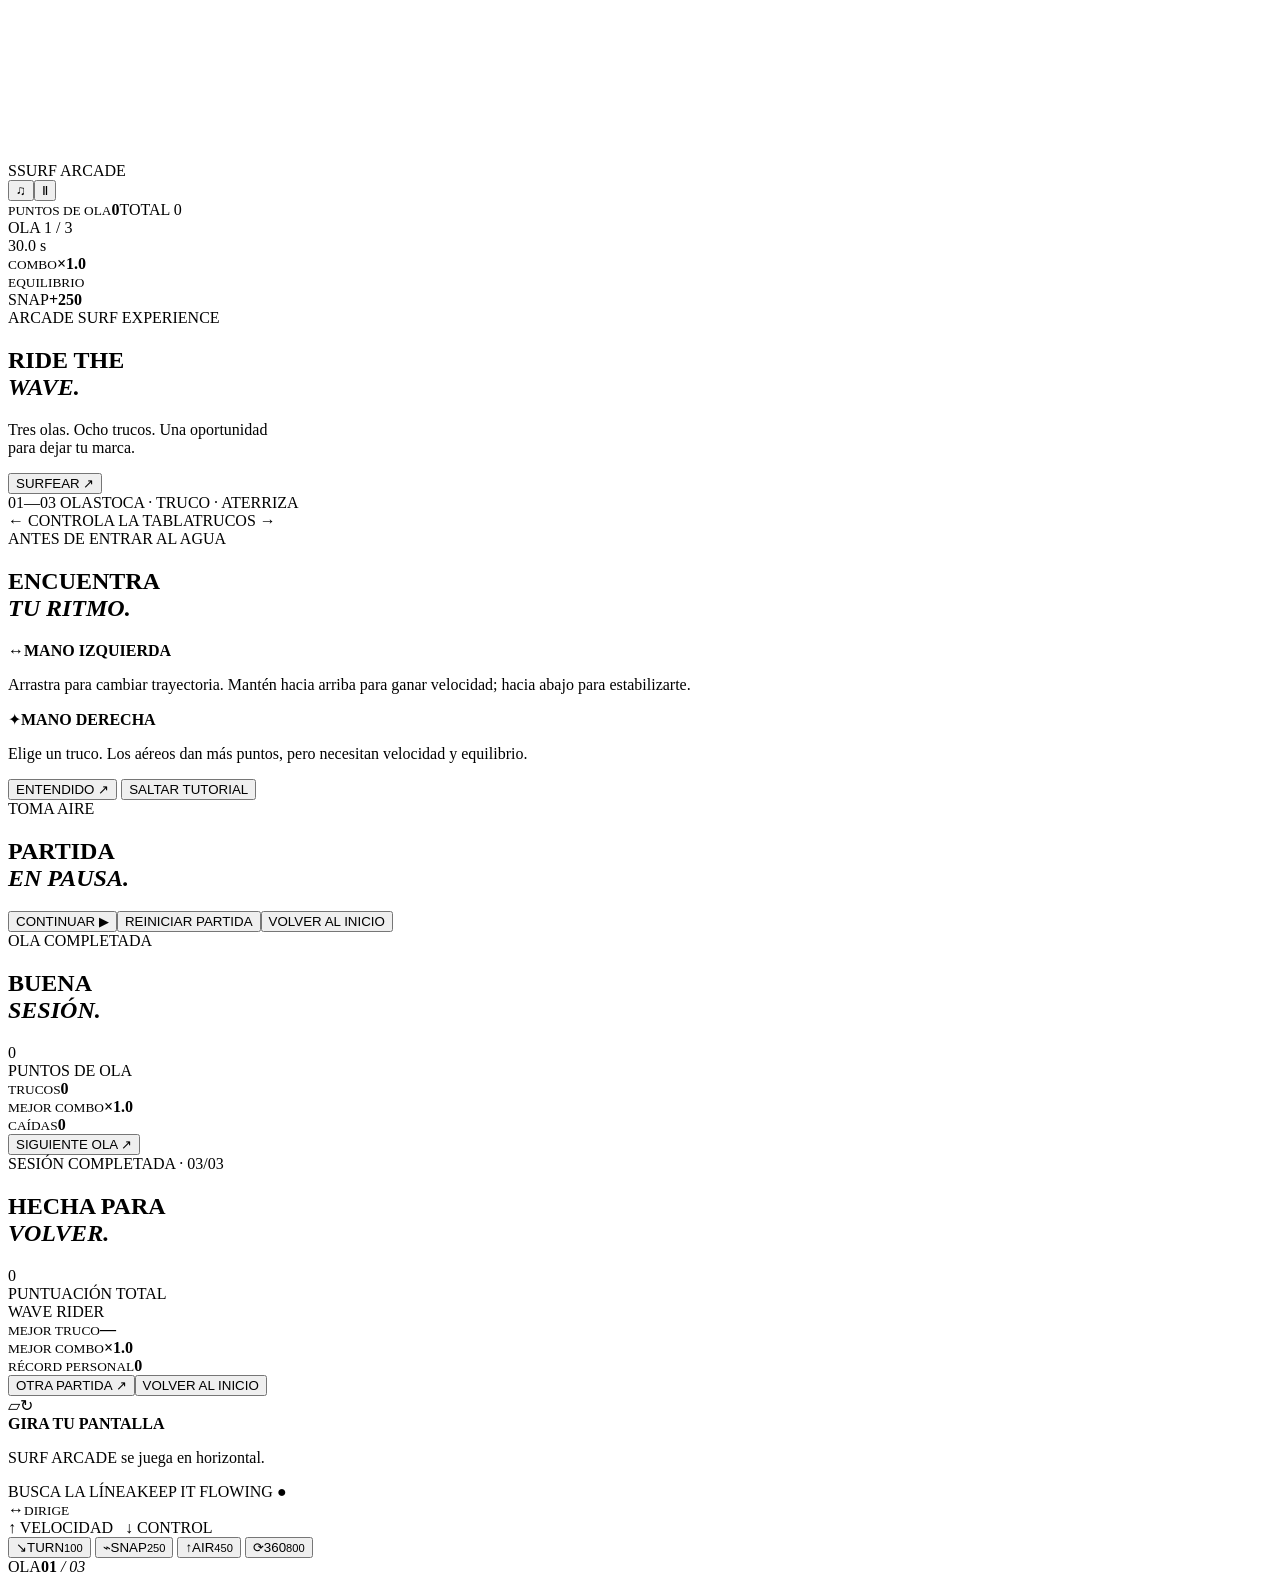
==== index.html @ 6c67f6ec "Build SURF ARCADE: add index.html" ====
<!doctype html>
<html lang="es">
<head>
  <meta charset="utf-8">
  <meta name="viewport" content="width=device-width, initial-scale=1, maximum-scale=1, viewport-fit=cover">
  <meta name="theme-color" content="#073B4C">
  <meta name="description" content="SURF ARCADE: tres olas, ocho trucos y una puntuación que superar.">
  <title>SURF ARCADE</title>
  <link rel="stylesheet" href="./styles.css">
</head>
<body>
  <main id="app">
    <canvas id="surf-canvas" aria-label="Escena del videojuego de surf"></canvas>
    <div class="grain" aria-hidden="true"></div>
    <header class="topbar">
      <div class="brand"><span class="brand-mark">S</span><span>SURF<span class="brand-light"> ARCADE</span></span></div>
      <div class="top-actions"><button id="sound-btn" class="icon-btn" aria-label="Activar o desactivar sonido" title="Sonido">♫</button><button id="pause-btn" class="icon-btn hidden" aria-label="Pausar partida" title="Pausa">Ⅱ</button></div>
    </header>
    <section id="hud" class="hud hidden" aria-live="polite">
      <div class="hud-score"><small>PUNTOS DE OLA</small><strong id="wave-score">0</strong><span id="total-score">TOTAL 0</span></div>
      <div class="hud-center"><span id="wave-label" class="wave-pill">OLA 1 / 3</span><div class="wave-track"><span id="wave-progress"></span></div><span id="timer-label">30.0 s</span></div>
      <div class="hud-combo"><small>COMBO</small><strong id="combo-label">×1.0</strong><div class="balance-track"><span id="balance-fill"></span></div><small>EQUILIBRIO</small></div>
    </section>
    <div id="trick-toast" class="trick-toast hidden"><span id="toast-name">SNAP</span><strong id="toast-points">+250</strong></div>
    <div id="callout" class="callout hidden"></div>
    <section id="start-screen" class="screen start-screen">
      <div class="eyebrow"><span class="pulse-dot"></span> ARCADE SURF EXPERIENCE</div>
      <h1>RIDE THE<br><em>WAVE.</em></h1>
      <p class="hero-copy">Tres olas. Ocho trucos. Una oportunidad<br class="desktop-break"> para dejar tu marca.</p>
      <button id="start-btn" class="primary-btn">SURFEAR <span>↗</span></button>
      <div class="start-meta"><span>01—03 OLAS</span><span>TOCA · TRUCO · ATERRIZA</span></div>
      <div class="mini-controls"><span>← CONTROLA LA TABLA</span><span>TRUCOS →</span></div>
    </section>
    <section id="tutorial-screen" class="screen tutorial-screen hidden">
      <div class="eyebrow">ANTES DE ENTRAR AL AGUA</div><h2>ENCUENTRA<br><em>TU RITMO.</em></h2>
      <div class="instruction-grid">
        <div><span class="instruction-icon">↔</span><b>MANO IZQUIERDA</b><p>Arrastra para cambiar trayectoria. Mantén hacia arriba para ganar velocidad; hacia abajo para estabilizarte.</p></div>
        <div><span class="instruction-icon">✦</span><b>MANO DERECHA</b><p>Elige un truco. Los aéreos dan más puntos, pero necesitan velocidad y equilibrio.</p></div>
      </div>
      <button id="tutorial-go" class="primary-btn">ENTENDIDO <span>↗</span></button>
      <button id="skip-tutorial" class="text-btn">SALTAR TUTORIAL</button>
    </section>
    <section id="pause-screen" class="screen compact-screen hidden"><div class="eyebrow">TOMA AIRE</div><h2>PARTIDA<br><em>EN PAUSA.</em></h2><button id="resume-btn" class="primary-btn">CONTINUAR <span>▶</span></button><button id="restart-btn" class="secondary-btn">REINICIAR PARTIDA</button><button id="home-btn" class="text-btn">VOLVER AL INICIO</button></section>
    <section id="wave-result" class="screen result-screen hidden"><div class="eyebrow" id="result-eyebrow">OLA COMPLETADA</div><h2 id="result-title">BUENA<br><em>SESIÓN.</em></h2><div class="result-number" id="result-score">0</div><div class="result-caption">PUNTOS DE OLA</div><div class="result-stats"><div><small>TRUCOS</small><b id="result-tricks">0</b></div><div><small>MEJOR COMBO</small><b id="result-combo">×1.0</b></div><div><small>CAÍDAS</small><b id="result-falls">0</b></div></div><button id="next-wave-btn" class="primary-btn">SIGUIENTE OLA <span>↗</span></button></section>
    <section id="final-screen" class="screen final-screen hidden"><div class="eyebrow">SESIÓN COMPLETADA · 03/03</div><h2>HECHA PARA<br><em>VOLVER.</em></h2><div id="final-score" class="result-number">0</div><div class="result-caption">PUNTUACIÓN TOTAL</div><div class="rank-pill" id="rank-label">WAVE RIDER</div><div class="final-stats"><div><small>MEJOR TRUCO</small><b id="final-best">—</b></div><div><small>MEJOR COMBO</small><b id="final-combo">×1.0</b></div><div><small>RÉCORD PERSONAL</small><b id="final-record">0</b></div></div><div class="wave-breakdown" id="wave-breakdown"></div><button id="play-again-btn" class="primary-btn">OTRA PARTIDA <span>↗</span></button><button id="final-home-btn" class="text-btn">VOLVER AL INICIO</button></section>
    <div id="orientation-screen" class="orientation-screen hidden"><div class="rotate-icon">▱<span>↻</span></div><b>GIRA TU PANTALLA</b><p>SURF ARCADE se juega en horizontal.</p></div>
    <footer id="game-footer" class="game-footer hidden"><span id="status-message">BUSCA LA LÍNEA</span><span>KEEP IT FLOWING <b>●</b></span></footer>
    <section id="controls" class="controls hidden" aria-label="Controles táctiles">
      <div class="steer-area" id="steer-area"><div class="steer-ring"><span>↔</span><small>DIRIGE</small></div><div class="steer-hint">↑ VELOCIDAD&nbsp;&nbsp; ↓ CONTROL</div></div>
      <div class="trick-controls">
        <button class="trick-btn" data-trick="bottomTurn"><span class="trick-symbol">↘</span><span class="trick-name">TURN</span><small>100</small></button>
        <button class="trick-btn" data-trick="snap"><span class="trick-symbol">⌁</span><span class="trick-name">SNAP</span><small>250</small></button>
        <button class="trick-btn air-btn" data-trick="air"><span class="trick-symbol">↑</span><span class="trick-name">AIR</span><small>450</small></button>
        <button class="trick-btn style-btn" data-trick="aerial360"><span class="trick-symbol">⟳</span><span class="trick-name">360</span><small>800</small></button>
      </div>
    </section>
    <div id="wave-banner" class="wave-banner hidden"><span>OLA</span><strong id="banner-number">01</strong><i> / 03</i></div>
  </main>
  <script src="./js/game.js" defer></script>
</body>
</html>
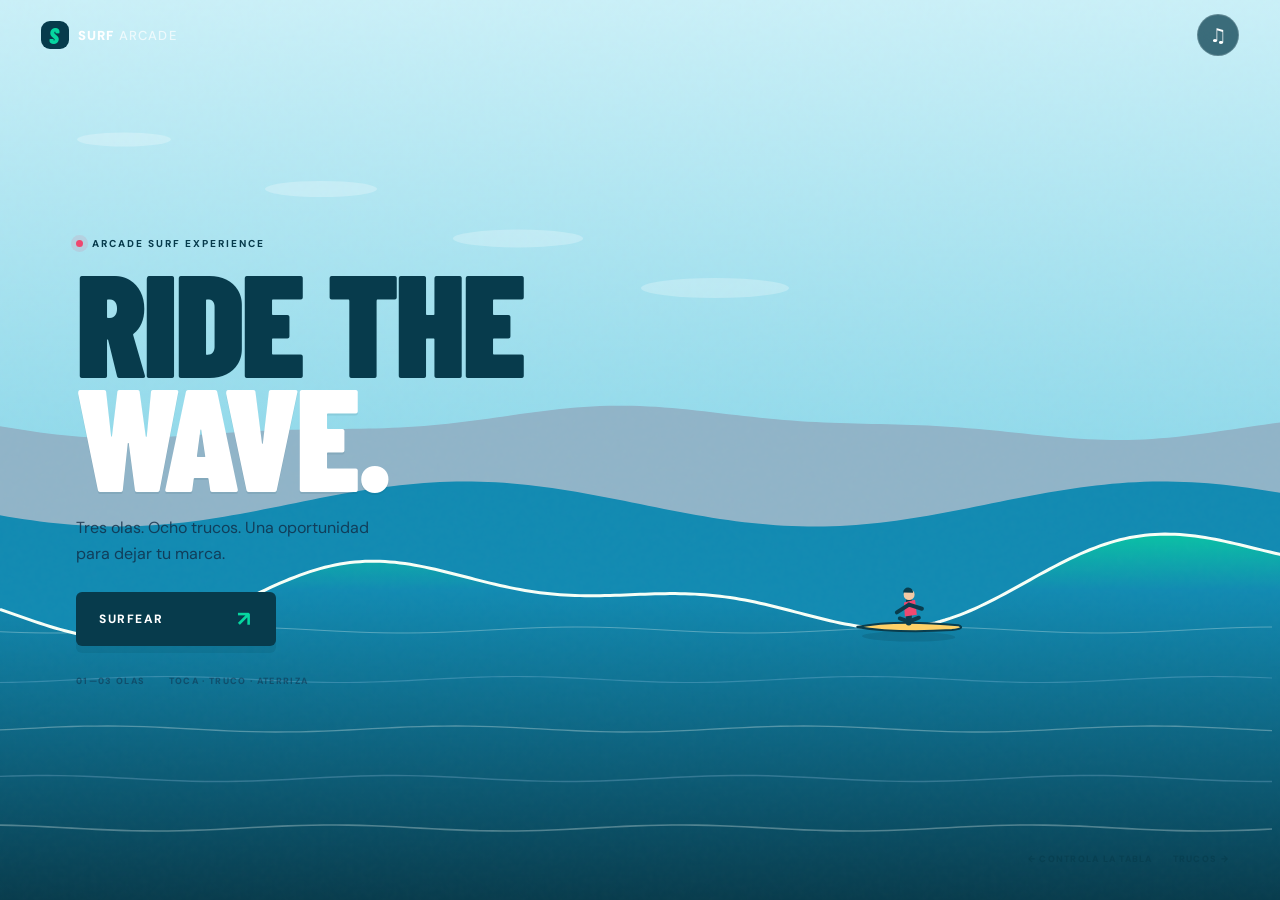
==== commit 4b38d246: "Expose all eight surf tricks on touch controls" ====
--- a/index.html
+++ b/index.html
@@ -49,8 +49,12 @@
       <div class="steer-area" id="steer-area"><div class="steer-ring"><span>↔</span><small>DIRIGE</small></div><div class="steer-hint">↑ VELOCIDAD&nbsp;&nbsp; ↓ CONTROL</div></div>
       <div class="trick-controls">
         <button class="trick-btn" data-trick="bottomTurn"><span class="trick-symbol">↘</span><span class="trick-name">TURN</span><small>100</small></button>
+        <button class="trick-btn" data-trick="cutback"><span class="trick-symbol">↶</span><span class="trick-name">CUTBACK</span><small>150</small></button>
         <button class="trick-btn" data-trick="snap"><span class="trick-symbol">⌁</span><span class="trick-name">SNAP</span><small>250</small></button>
+        <button class="trick-btn" data-trick="floater"><span class="trick-symbol">≈</span><span class="trick-name">FLOATER</span><small>300</small></button>
+        <button class="trick-btn" data-trick="reentry"><span class="trick-symbol">↗</span><span class="trick-name">RE-ENTRY</span><small>350</small></button>
         <button class="trick-btn air-btn" data-trick="air"><span class="trick-symbol">↑</span><span class="trick-name">AIR</span><small>450</small></button>
+        <button class="trick-btn air-btn" data-trick="airReverse"><span class="trick-symbol">⤴</span><span class="trick-name">AIR REV</span><small>600</small></button>
         <button class="trick-btn style-btn" data-trick="aerial360"><span class="trick-symbol">⟳</span><span class="trick-name">360</span><small>800</small></button>
       </div>
     </section>
--- a/styles.css
+++ b/styles.css
@@ -0,0 +1,4 @@
+@import url('https://fonts.googleapis.com/css2?family=Barlow+Condensed:wght@500;600;700;800;900&family=DM+Sans:wght@400;500;600;700;800&display=swap');
+:root{--deep:#073B4C;--water:#118AB2;--aqua:#06D6A0;--foam:#F7FFF7;--ice:#BDE0FE;--sky:#CAF0F8;--distance:#90B4C8;--ink:#102A43;--white:#fff;--muted:#D9E2EC;--sun:#FFD166;--coral:#EF476F;--success:#2EC4B6;--warn:#F4A261;--danger:#D62828;--safe-top:env(safe-area-inset-top,0px);--safe-bottom:env(safe-area-inset-bottom,0px)}
+*{box-sizing:border-box}html,body{margin:0;width:100%;height:100%;overflow:hidden;background:var(--deep);font-family:'DM Sans',system-ui,sans-serif;color:var(--white);overscroll-behavior:none}button{font:inherit;color:inherit;border:0;cursor:pointer;-webkit-tap-highlight-color:transparent;touch-action:manipulation}button:focus-visible{outline:3px solid var(--sun);outline-offset:3px}#app{position:relative;width:100%;height:100%;height:100dvh;overflow:hidden;isolation:isolate;background:linear-gradient(180deg,var(--sky),#89d4e8 40%,var(--water) 41%,var(--deep));user-select:none;-webkit-user-select:none}#surf-canvas{position:absolute;inset:0;width:100%;height:100%;display:block}.grain{pointer-events:none;position:absolute;inset:0;opacity:.08;background-image:url("data:image/svg+xml,%3Csvg viewBox='0 0 180 180' xmlns='http://www.w3.org/2000/svg'%3E%3Cfilter id='n'%3E%3CfeTurbulence type='fractalNoise' baseFrequency='.8' numOctaves='3' stitchTiles='stitch'/%3E%3C/filter%3E%3Crect width='100%25' height='100%25' filter='url(%23n)' opacity='.3'/%3E%3C/svg%3E");z-index:2}.topbar{position:absolute;z-index:5;top:calc(14px + var(--safe-top));left:clamp(16px,3.2vw,42px);right:clamp(16px,3.2vw,42px);display:flex;align-items:center;justify-content:space-between;pointer-events:none}.brand,.top-actions{pointer-events:auto}.brand{display:flex;gap:9px;align-items:center;font-weight:900;letter-spacing:.09em;font-size:13px}.brand-mark{display:grid;place-items:center;width:28px;height:28px;border-radius:9px;background:var(--deep);color:var(--aqua);font-family:'Barlow Condensed',sans-serif;font-size:22px;font-style:italic}.brand-light{font-weight:500;opacity:.7}.top-actions{display:flex;gap:8px}.icon-btn{width:42px;height:42px;border-radius:50%;background:#073b4cba;border:1px solid #ffffff30;font-size:19px;display:grid;place-items:center;backdrop-filter:blur(10px)}.icon-btn:active{transform:scale(.94)}.hidden{display:none!important}.screen{position:absolute;z-index:4;inset:0;display:flex;flex-direction:column;align-items:flex-start;justify-content:center;padding:clamp(24px,6vw,76px);padding-top:calc(58px + var(--safe-top));padding-bottom:calc(34px + var(--safe-bottom));pointer-events:auto}.start-screen{justify-content:center}.eyebrow{font-size:10px;letter-spacing:.2em;font-weight:800;color:var(--deep);display:flex;align-items:center;gap:9px;margin-bottom:13px}.pulse-dot{width:7px;height:7px;border-radius:50%;background:var(--coral);box-shadow:0 0 0 5px #ef476f20}h1,h2{font-family:'Barlow Condensed',Impact,sans-serif;font-weight:900;line-height:.79;letter-spacing:-.025em;margin:0;text-transform:uppercase;color:var(--deep)}h1{font-size:clamp(66px,12vw,145px);max-width:720px}h1 em,h2 em{font-style:normal;color:var(--white);text-shadow:0 2px 0 #073b4c18}.hero-copy{font-size:clamp(12px,1.5vw,16px);line-height:1.65;color:#102a43c9;margin:23px 0 25px;max-width:360px}.primary-btn{min-height:54px;padding:0 23px;min-width:200px;border-radius:6px;background:var(--deep);color:var(--white);font-weight:800;font-size:12px;letter-spacing:.13em;display:flex;align-items:center;justify-content:space-between;gap:24px;box-shadow:0 7px 0 #073b4c20;transition:transform .15s,background .15s}.primary-btn span{font-size:21px;color:var(--aqua)}.primary-btn:active{transform:translateY(2px);box-shadow:0 4px 0 #073b4c20}.start-meta{display:flex;gap:23px;margin-top:29px;font-size:9px;letter-spacing:.15em;color:#102a4380;font-weight:800}.mini-controls{position:absolute;right:clamp(22px,4vw,55px);bottom:calc(35px + var(--safe-bottom));display:flex;gap:20px;font-size:9px;font-weight:800;letter-spacing:.14em;color:#073b4c9c}.tutorial-screen,.compact-screen,.result-screen,.final-screen{background:linear-gradient(90deg,#caf0f8f2 0%,#caf0f8ed 52%,#caf0f840 100%);color:var(--deep)}.tutorial-screen h2,.compact-screen h2,.result-screen h2,.final-screen h2{font-size:clamp(44px,7vw,82px);margin-bottom:22px}.instruction-grid{display:grid;grid-template-columns:repeat(2,minmax(0,230px));gap:12px;margin-bottom:20px;max-width:500px}.instruction-grid>div{background:#ffffff9c;border:1px solid #ffffffb8;border-radius:8px;padding:15px}.instruction-icon{font-size:22px;color:var(--water);display:block;margin-bottom:8px}.instruction-grid b{font-size:10px;letter-spacing:.08em}.instruction-grid p{font-size:11px;line-height:1.55;color:#102a43c9;margin:7px 0 0}.text-btn,.secondary-btn{background:transparent;color:var(--deep);font-size:10px;font-weight:800;letter-spacing:.12em;padding:15px 0;margin-top:7px}.secondary-btn{border:1px solid #073b4c55;border-radius:6px;padding:15px 22px;margin-top:13px}.compact-screen{align-items:center;text-align:center;background:#caf0f8e8;backdrop-filter:blur(8px)}.compact-screen .eyebrow{justify-content:center}.compact-screen .primary-btn{justify-content:center}.hud{position:absolute;z-index:5;top:calc(72px + var(--safe-top));left:clamp(16px,3.2vw,42px);right:clamp(16px,3.2vw,42px);display:grid;grid-template-columns:1fr minmax(130px,1.2fr) 1fr;align-items:start;gap:12px;pointer-events:none}.hud small{font-size:8px;letter-spacing:.14em;font-weight:800;color:#073b4c9c;display:block}.hud-score strong{font-family:'Barlow Condensed',sans-serif;font-size:clamp(26px,4vw,44px);line-height:1.1;display:block;color:var(--deep)}.hud-score>span{font-size:9px;letter-spacing:.09em;font-weight:800;color:#073b4c9c}.hud-center{text-align:center;padding-top:2px}.wave-pill{font-size:9px;letter-spacing:.12em;font-weight:900;background:var(--deep);color:var(--white);padding:7px 11px;border-radius:4px;display:inline-block}.wave-track{height:4px;background:#073b4c25;margin:9px auto 5px;border-radius:9px;overflow:hidden;max-width:230px}.wave-track span{display:block;height:100%;width:100%;background:var(--aqua);transform-origin:left;transition:transform .15s linear}.hud-center #timer-label{font-size:10px;color:var(--deep);font-weight:800}.hud-combo{text-align:right}.hud-combo strong{font-family:'Barlow Condensed',sans-serif;font-size:clamp(24px,3vw,35px);color:var(--coral);line-height:1.05;display:block}.balance-track{height:5px;width:min(120px,100%);background:#073b4c25;border-radius:10px;margin:7px 0 4px auto;overflow:hidden}.balance-track span{display:block;width:78%;height:100%;background:var(--success);border-radius:10px;transition:width .1s}.trick-toast{position:absolute;z-index:6;top:31%;left:50%;transform:translate(-50%,-50%);display:flex;align-items:center;gap:12px;background:#073b4ce8;padding:12px 18px;border-radius:7px;border:1px solid #ffffff40;box-shadow:0 10px 40px #073b4c25;animation:toast-in .25s ease-out}.trick-toast span{font-family:'Barlow Condensed',sans-serif;font-size:22px;font-weight:900;letter-spacing:.04em}.trick-toast strong{color:var(--sun);font-size:14px}.callout{position:absolute;z-index:6;top:43%;left:50%;transform:translate(-50%,-50%);font-family:'Barlow Condensed',sans-serif;font-size:clamp(28px,5vw,58px);font-weight:900;font-style:italic;letter-spacing:.03em;color:var(--white);text-shadow:0 4px 20px #073b4c55;white-space:nowrap}.game-footer{position:absolute;z-index:5;left:clamp(16px,3.2vw,42px);right:clamp(16px,3.2vw,42px);bottom:calc(12px + var(--safe-bottom));display:flex;justify-content:space-between;color:#073b4ca8;font-size:8px;letter-spacing:.16em;font-weight:900;pointer-events:none}.game-footer b{color:var(--coral);font-size:11px;margin-left:4px}.controls{position:absolute;z-index:5;inset:auto 0 0;bottom:var(--safe-bottom);height:34%;min-height:124px;max-height:205px;display:flex;align-items:flex-end;justify-content:space-between;padding:0 clamp(16px,3.2vw,42px) 15px;pointer-events:none}.steer-area{position:relative;pointer-events:auto;width:clamp(120px,21vw,240px);height:100%;max-height:155px;display:flex;align-items:center;justify-content:center;touch-action:none}.steer-ring{width:clamp(72px,10vw,110px);height:clamp(72px,10vw,110px);border:1px solid #073b4c70;background:#caf0f85c;border-radius:50%;display:flex;align-items:center;justify-content:center;flex-direction:column;color:var(--deep);transition:background .1s}.steer-ring span{font-size:28px;line-height:1}.steer-ring small{font-size:8px;font-weight:900;letter-spacing:.12em;margin-top:5px}.steer-area.active .steer-ring{background:#06d6a080;border-color:var(--aqua)}.steer-hint{position:absolute;bottom:0;white-space:nowrap;font-size:8px;font-weight:800;letter-spacing:.05em;color:#073b4ca0}.trick-controls{pointer-events:auto;display:flex;gap:clamp(5px,1.3vw,14px);align-items:flex-end;touch-action:manipulation}.trick-btn{width:clamp(54px,8vw,80px);height:clamp(65px,11vh,88px);border:1px solid #ffffff8a;border-radius:8px;background:#073b4cc9;backdrop-filter:blur(8px);display:flex;flex-direction:column;align-items:center;justify-content:center;gap:2px;box-shadow:0 5px 15px #073b4c20;transition:transform .12s,background .12s;touch-action:manipulation}.trick-btn:active,.trick-btn.pressed{transform:translateY(-4px);background:var(--aqua);color:var(--deep)}.trick-symbol{font-size:21px;color:var(--aqua);font-weight:800;line-height:1.15}.trick-btn:active .trick-symbol,.trick-btn.pressed .trick-symbol{color:var(--deep)}.trick-name{font-size:9px;font-weight:900;letter-spacing:.08em}.trick-btn small{font-size:8px;opacity:.65}.air-btn{border-color:#ffd16699}.air-btn .trick-symbol{color:var(--sun)}.style-btn{background:#ef476fe6}.style-btn .trick-symbol{color:var(--white)}.wave-banner{position:absolute;z-index:6;top:40%;left:50%;transform:translate(-50%,-50%);display:flex;align-items:baseline;gap:9px;color:var(--deep);text-shadow:0 2px #ffffff50;animation:banner-in .45s cubic-bezier(.2,.8,.2,1)}.wave-banner span,.wave-banner i{font-size:10px;letter-spacing:.18em;font-weight:900;font-style:normal}.wave-banner strong{font-family:'Barlow Condensed',sans-serif;font-size:clamp(70px,14vw,150px);line-height:.8;font-weight:900}.orientation-screen{position:absolute;z-index:20;inset:0;background:var(--deep);display:flex;flex-direction:column;align-items:center;justify-content:center;text-align:center}.orientation-screen b{letter-spacing:.15em;font-size:12px;margin-top:20px}.orientation-screen p{font-size:12px;color:var(--muted)}.rotate-icon{position:relative;font-size:55px;color:var(--aqua);transform:rotate(90deg)}.rotate-icon span{position:absolute;right:-22px;top:-10px;font-size:24px}.result-screen,.final-screen{align-items:flex-start;overflow:auto}.result-number{font-family:'Barlow Condensed',sans-serif;font-size:clamp(42px,7vw,76px);font-weight:900;line-height:.9;color:var(--deep);letter-spacing:-.03em}.result-caption{font-size:9px;font-weight:900;letter-spacing:.17em;color:#102a4399;margin-top:5px}.result-stats,.final-stats{display:flex;gap:clamp(18px,4vw,48px);margin:22px 0}.result-stats>div,.final-stats>div{display:flex;flex-direction:column;gap:5px}.result-stats small,.final-stats small{font-size:8px;font-weight:900;letter-spacing:.13em;color:#102a438a}.result-stats b,.final-stats b{font-family:'Barlow Condensed',sans-serif;font-size:23px;color:var(--deep)}.result-screen .primary-btn,.final-screen .primary-btn{margin-top:4px}.rank-pill{border:1px solid #073b4c55;border-radius:4px;padding:7px 11px;margin-top:13px;font-size:9px;font-weight:900;letter-spacing:.12em;color:var(--deep)}.wave-breakdown{display:flex;gap:7px;margin:0 0 12px}.wave-breakdown span{background:#ffffff90;border:1px solid #073b4c1a;padding:8px 12px;border-radius:5px;font-size:10px;font-weight:900;color:var(--deep)}.final-screen .text-btn{margin-top:4px}@keyframes toast-in{from{opacity:0;transform:translate(-50%,-40%) scale(.94)}to{opacity:1;transform:translate(-50%,-50%) scale(1)}}@keyframes banner-in{from{opacity:0;transform:translate(-50%,-40%) scale(.9)}to{opacity:1;transform:translate(-50%,-50%) scale(1)}}@media(orientation:portrait){.start-screen{padding:32px}.start-screen h1{font-size:clamp(64px,18vw,110px)}.mini-controls{display:none}.hud,.controls,.game-footer{opacity:.25}}@media(max-height:430px) and (orientation:landscape){.topbar{top:calc(7px + var(--safe-top))}.brand-mark{width:22px;height:22px;font-size:18px}.icon-btn{width:34px;height:34px}.hud{top:calc(46px + var(--safe-top))}.hud-score strong{font-size:27px}.controls{height:37%;min-height:100px;max-height:135px;padding-bottom:8px}.steer-area{max-height:105px}.steer-ring{width:66px;height:66px}.trick-btn{height:58px;width:clamp(48px,7vw,64px)}.trick-symbol{font-size:17px}.trick-name{font-size:8px}.screen{padding-top:calc(36px + var(--safe-top));padding-bottom:calc(15px + var(--safe-bottom))}.tutorial-screen h2,.compact-screen h2,.result-screen h2,.final-screen h2{font-size:44px;margin-bottom:10px}.eyebrow{margin-bottom:8px}.hero-copy{margin:13px 0}.start-meta{margin-top:14px}.instruction-grid{margin-bottom:8px}.instruction-grid>div{padding:9px}.instruction-grid p{font-size:9px}.result-stats,.final-stats{margin:12px 0;gap:24px}.result-number{font-size:48px}.wave-breakdown{margin-bottom:5px}.primary-btn{min-height:42px}.text-btn{padding:8px 0}}
+@media(prefers-reduced-motion:reduce){*,*::before,*::after{animation-duration:.01ms!important;transition-duration:.01ms!important;scroll-behavior:auto!important}}
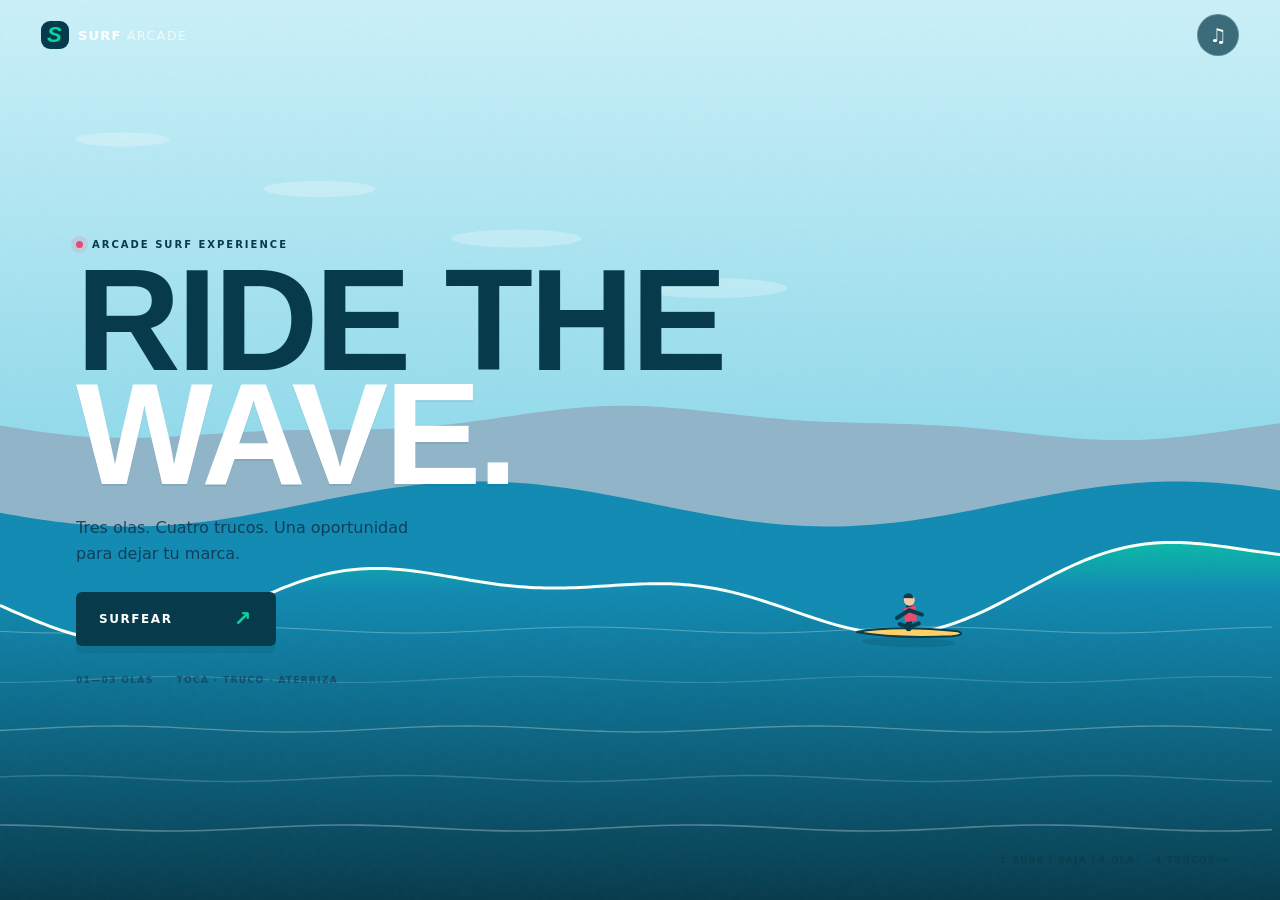
==== commit eb9fd5e6: "Simplify surf controls to four core tricks" ====
--- a/index.html
+++ b/index.html
@@ -26,16 +26,16 @@
     <section id="start-screen" class="screen start-screen">
       <div class="eyebrow"><span class="pulse-dot"></span> ARCADE SURF EXPERIENCE</div>
       <h1>RIDE THE<br><em>WAVE.</em></h1>
-      <p class="hero-copy">Tres olas. Ocho trucos. Una oportunidad<br class="desktop-break"> para dejar tu marca.</p>
+      <p class="hero-copy">Tres olas. Cuatro trucos. Una oportunidad<br class="desktop-break"> para dejar tu marca.</p>
       <button id="start-btn" class="primary-btn">SURFEAR <span>↗</span></button>
       <div class="start-meta"><span>01—03 OLAS</span><span>TOCA · TRUCO · ATERRIZA</span></div>
-      <div class="mini-controls"><span>← CONTROLA LA TABLA</span><span>TRUCOS →</span></div>
+      <div class="mini-controls"><span>↕ SUBE / BAJA LA OLA</span><span>4 TRUCOS →</span></div>
     </section>
     <section id="tutorial-screen" class="screen tutorial-screen hidden">
       <div class="eyebrow">ANTES DE ENTRAR AL AGUA</div><h2>ENCUENTRA<br><em>TU RITMO.</em></h2>
       <div class="instruction-grid">
-        <div><span class="instruction-icon">↔</span><b>MANO IZQUIERDA</b><p>Arrastra para cambiar trayectoria. Mantén hacia arriba para ganar velocidad; hacia abajo para estabilizarte.</p></div>
-        <div><span class="instruction-icon">✦</span><b>MANO DERECHA</b><p>Elige un truco. Los aéreos dan más puntos, pero necesitan velocidad y equilibrio.</p></div>
+        <div><span class="instruction-icon">↔</span><b>MANO IZQUIERDA</b><p>Arrastra arriba y abajo para subir o bajar por la pared de la ola. Muévete a los lados para cambiar la línea y ganar velocidad.</p></div>
+        <div><span class="instruction-icon">✦</span><b>MANO DERECHA</b><p>Pulsa Carve, Cutback, Snap o Aéreo en el momento adecuado. La velocidad y tu posición influyen en la puntuación.</p></div>
       </div>
       <button id="tutorial-go" class="primary-btn">ENTENDIDO <span>↗</span></button>
       <button id="skip-tutorial" class="text-btn">SALTAR TUTORIAL</button>
@@ -46,16 +46,12 @@
     <div id="orientation-screen" class="orientation-screen hidden"><div class="rotate-icon">▱<span>↻</span></div><b>GIRA TU PANTALLA</b><p>SURF ARCADE se juega en horizontal.</p></div>
     <footer id="game-footer" class="game-footer hidden"><span id="status-message">BUSCA LA LÍNEA</span><span>KEEP IT FLOWING <b>●</b></span></footer>
     <section id="controls" class="controls hidden" aria-label="Controles táctiles">
-      <div class="steer-area" id="steer-area"><div class="steer-ring"><span>↔</span><small>DIRIGE</small></div><div class="steer-hint">↑ VELOCIDAD&nbsp;&nbsp; ↓ CONTROL</div></div>
+      <div class="steer-area" id="steer-area"><div class="steer-ring"><span>↔</span><small>DIRIGE</small></div><div class="steer-hint">↑ SUBE&nbsp;&nbsp; ↓ BAJA</div></div>
       <div class="trick-controls">
-        <button class="trick-btn" data-trick="bottomTurn"><span class="trick-symbol">↘</span><span class="trick-name">TURN</span><small>100</small></button>
-        <button class="trick-btn" data-trick="cutback"><span class="trick-symbol">↶</span><span class="trick-name">CUTBACK</span><small>150</small></button>
-        <button class="trick-btn" data-trick="snap"><span class="trick-symbol">⌁</span><span class="trick-name">SNAP</span><small>250</small></button>
-        <button class="trick-btn" data-trick="floater"><span class="trick-symbol">≈</span><span class="trick-name">FLOATER</span><small>300</small></button>
-        <button class="trick-btn" data-trick="reentry"><span class="trick-symbol">↗</span><span class="trick-name">RE-ENTRY</span><small>350</small></button>
-        <button class="trick-btn air-btn" data-trick="air"><span class="trick-symbol">↑</span><span class="trick-name">AIR</span><small>450</small></button>
-        <button class="trick-btn air-btn" data-trick="airReverse"><span class="trick-symbol">⤴</span><span class="trick-name">AIR REV</span><small>600</small></button>
-        <button class="trick-btn style-btn" data-trick="aerial360"><span class="trick-symbol">⟳</span><span class="trick-name">360</span><small>800</small></button>
+        <button class="trick-btn" data-trick="carve"><span class="trick-symbol">⌁</span><span class="trick-name">CARVE</span><small>180</small></button>
+        <button class="trick-btn" data-trick="cutback"><span class="trick-symbol">↶</span><span class="trick-name">CUTBACK</span><small>260</small></button>
+        <button class="trick-btn" data-trick="snap"><span class="trick-symbol">✦</span><span class="trick-name">SNAP</span><small>350</small></button>
+        <button class="trick-btn air-btn" data-trick="aerial"><span class="trick-symbol">↗</span><span class="trick-name">AÉREO</span><small>600</small></button>
       </div>
     </section>
     <div id="wave-banner" class="wave-banner hidden"><span>OLA</span><strong id="banner-number">01</strong><i> / 03</i></div>
--- a/styles.css
+++ b/styles.css
@@ -1,4 +1,3 @@
-@import url('https://fonts.googleapis.com/css2?family=Barlow+Condensed:wght@500;600;700;800;900&family=DM+Sans:wght@400;500;600;700;800&display=swap');
 :root{--deep:#073B4C;--water:#118AB2;--aqua:#06D6A0;--foam:#F7FFF7;--ice:#BDE0FE;--sky:#CAF0F8;--distance:#90B4C8;--ink:#102A43;--white:#fff;--muted:#D9E2EC;--sun:#FFD166;--coral:#EF476F;--success:#2EC4B6;--warn:#F4A261;--danger:#D62828;--safe-top:env(safe-area-inset-top,0px);--safe-bottom:env(safe-area-inset-bottom,0px)}
-*{box-sizing:border-box}html,body{margin:0;width:100%;height:100%;overflow:hidden;background:var(--deep);font-family:'DM Sans',system-ui,sans-serif;color:var(--white);overscroll-behavior:none}button{font:inherit;color:inherit;border:0;cursor:pointer;-webkit-tap-highlight-color:transparent;touch-action:manipulation}button:focus-visible{outline:3px solid var(--sun);outline-offset:3px}#app{position:relative;width:100%;height:100%;height:100dvh;overflow:hidden;isolation:isolate;background:linear-gradient(180deg,var(--sky),#89d4e8 40%,var(--water) 41%,var(--deep));user-select:none;-webkit-user-select:none}#surf-canvas{position:absolute;inset:0;width:100%;height:100%;display:block}.grain{pointer-events:none;position:absolute;inset:0;opacity:.08;background-image:url("data:image/svg+xml,%3Csvg viewBox='0 0 180 180' xmlns='http://www.w3.org/2000/svg'%3E%3Cfilter id='n'%3E%3CfeTurbulence type='fractalNoise' baseFrequency='.8' numOctaves='3' stitchTiles='stitch'/%3E%3C/filter%3E%3Crect width='100%25' height='100%25' filter='url(%23n)' opacity='.3'/%3E%3C/svg%3E");z-index:2}.topbar{position:absolute;z-index:5;top:calc(14px + var(--safe-top));left:clamp(16px,3.2vw,42px);right:clamp(16px,3.2vw,42px);display:flex;align-items:center;justify-content:space-between;pointer-events:none}.brand,.top-actions{pointer-events:auto}.brand{display:flex;gap:9px;align-items:center;font-weight:900;letter-spacing:.09em;font-size:13px}.brand-mark{display:grid;place-items:center;width:28px;height:28px;border-radius:9px;background:var(--deep);color:var(--aqua);font-family:'Barlow Condensed',sans-serif;font-size:22px;font-style:italic}.brand-light{font-weight:500;opacity:.7}.top-actions{display:flex;gap:8px}.icon-btn{width:42px;height:42px;border-radius:50%;background:#073b4cba;border:1px solid #ffffff30;font-size:19px;display:grid;place-items:center;backdrop-filter:blur(10px)}.icon-btn:active{transform:scale(.94)}.hidden{display:none!important}.screen{position:absolute;z-index:4;inset:0;display:flex;flex-direction:column;align-items:flex-start;justify-content:center;padding:clamp(24px,6vw,76px);padding-top:calc(58px + var(--safe-top));padding-bottom:calc(34px + var(--safe-bottom));pointer-events:auto}.start-screen{justify-content:center}.eyebrow{font-size:10px;letter-spacing:.2em;font-weight:800;color:var(--deep);display:flex;align-items:center;gap:9px;margin-bottom:13px}.pulse-dot{width:7px;height:7px;border-radius:50%;background:var(--coral);box-shadow:0 0 0 5px #ef476f20}h1,h2{font-family:'Barlow Condensed',Impact,sans-serif;font-weight:900;line-height:.79;letter-spacing:-.025em;margin:0;text-transform:uppercase;color:var(--deep)}h1{font-size:clamp(66px,12vw,145px);max-width:720px}h1 em,h2 em{font-style:normal;color:var(--white);text-shadow:0 2px 0 #073b4c18}.hero-copy{font-size:clamp(12px,1.5vw,16px);line-height:1.65;color:#102a43c9;margin:23px 0 25px;max-width:360px}.primary-btn{min-height:54px;padding:0 23px;min-width:200px;border-radius:6px;background:var(--deep);color:var(--white);font-weight:800;font-size:12px;letter-spacing:.13em;display:flex;align-items:center;justify-content:space-between;gap:24px;box-shadow:0 7px 0 #073b4c20;transition:transform .15s,background .15s}.primary-btn span{font-size:21px;color:var(--aqua)}.primary-btn:active{transform:translateY(2px);box-shadow:0 4px 0 #073b4c20}.start-meta{display:flex;gap:23px;margin-top:29px;font-size:9px;letter-spacing:.15em;color:#102a4380;font-weight:800}.mini-controls{position:absolute;right:clamp(22px,4vw,55px);bottom:calc(35px + var(--safe-bottom));display:flex;gap:20px;font-size:9px;font-weight:800;letter-spacing:.14em;color:#073b4c9c}.tutorial-screen,.compact-screen,.result-screen,.final-screen{background:linear-gradient(90deg,#caf0f8f2 0%,#caf0f8ed 52%,#caf0f840 100%);color:var(--deep)}.tutorial-screen h2,.compact-screen h2,.result-screen h2,.final-screen h2{font-size:clamp(44px,7vw,82px);margin-bottom:22px}.instruction-grid{display:grid;grid-template-columns:repeat(2,minmax(0,230px));gap:12px;margin-bottom:20px;max-width:500px}.instruction-grid>div{background:#ffffff9c;border:1px solid #ffffffb8;border-radius:8px;padding:15px}.instruction-icon{font-size:22px;color:var(--water);display:block;margin-bottom:8px}.instruction-grid b{font-size:10px;letter-spacing:.08em}.instruction-grid p{font-size:11px;line-height:1.55;color:#102a43c9;margin:7px 0 0}.text-btn,.secondary-btn{background:transparent;color:var(--deep);font-size:10px;font-weight:800;letter-spacing:.12em;padding:15px 0;margin-top:7px}.secondary-btn{border:1px solid #073b4c55;border-radius:6px;padding:15px 22px;margin-top:13px}.compact-screen{align-items:center;text-align:center;background:#caf0f8e8;backdrop-filter:blur(8px)}.compact-screen .eyebrow{justify-content:center}.compact-screen .primary-btn{justify-content:center}.hud{position:absolute;z-index:5;top:calc(72px + var(--safe-top));left:clamp(16px,3.2vw,42px);right:clamp(16px,3.2vw,42px);display:grid;grid-template-columns:1fr minmax(130px,1.2fr) 1fr;align-items:start;gap:12px;pointer-events:none}.hud small{font-size:8px;letter-spacing:.14em;font-weight:800;color:#073b4c9c;display:block}.hud-score strong{font-family:'Barlow Condensed',sans-serif;font-size:clamp(26px,4vw,44px);line-height:1.1;display:block;color:var(--deep)}.hud-score>span{font-size:9px;letter-spacing:.09em;font-weight:800;color:#073b4c9c}.hud-center{text-align:center;padding-top:2px}.wave-pill{font-size:9px;letter-spacing:.12em;font-weight:900;background:var(--deep);color:var(--white);padding:7px 11px;border-radius:4px;display:inline-block}.wave-track{height:4px;background:#073b4c25;margin:9px auto 5px;border-radius:9px;overflow:hidden;max-width:230px}.wave-track span{display:block;height:100%;width:100%;background:var(--aqua);transform-origin:left;transition:transform .15s linear}.hud-center #timer-label{font-size:10px;color:var(--deep);font-weight:800}.hud-combo{text-align:right}.hud-combo strong{font-family:'Barlow Condensed',sans-serif;font-size:clamp(24px,3vw,35px);color:var(--coral);line-height:1.05;display:block}.balance-track{height:5px;width:min(120px,100%);background:#073b4c25;border-radius:10px;margin:7px 0 4px auto;overflow:hidden}.balance-track span{display:block;width:78%;height:100%;background:var(--success);border-radius:10px;transition:width .1s}.trick-toast{position:absolute;z-index:6;top:31%;left:50%;transform:translate(-50%,-50%);display:flex;align-items:center;gap:12px;background:#073b4ce8;padding:12px 18px;border-radius:7px;border:1px solid #ffffff40;box-shadow:0 10px 40px #073b4c25;animation:toast-in .25s ease-out}.trick-toast span{font-family:'Barlow Condensed',sans-serif;font-size:22px;font-weight:900;letter-spacing:.04em}.trick-toast strong{color:var(--sun);font-size:14px}.callout{position:absolute;z-index:6;top:43%;left:50%;transform:translate(-50%,-50%);font-family:'Barlow Condensed',sans-serif;font-size:clamp(28px,5vw,58px);font-weight:900;font-style:italic;letter-spacing:.03em;color:var(--white);text-shadow:0 4px 20px #073b4c55;white-space:nowrap}.game-footer{position:absolute;z-index:5;left:clamp(16px,3.2vw,42px);right:clamp(16px,3.2vw,42px);bottom:calc(12px + var(--safe-bottom));display:flex;justify-content:space-between;color:#073b4ca8;font-size:8px;letter-spacing:.16em;font-weight:900;pointer-events:none}.game-footer b{color:var(--coral);font-size:11px;margin-left:4px}.controls{position:absolute;z-index:5;inset:auto 0 0;bottom:var(--safe-bottom);height:34%;min-height:124px;max-height:205px;display:flex;align-items:flex-end;justify-content:space-between;padding:0 clamp(16px,3.2vw,42px) 15px;pointer-events:none}.steer-area{position:relative;pointer-events:auto;width:clamp(120px,21vw,240px);height:100%;max-height:155px;display:flex;align-items:center;justify-content:center;touch-action:none}.steer-ring{width:clamp(72px,10vw,110px);height:clamp(72px,10vw,110px);border:1px solid #073b4c70;background:#caf0f85c;border-radius:50%;display:flex;align-items:center;justify-content:center;flex-direction:column;color:var(--deep);transition:background .1s}.steer-ring span{font-size:28px;line-height:1}.steer-ring small{font-size:8px;font-weight:900;letter-spacing:.12em;margin-top:5px}.steer-area.active .steer-ring{background:#06d6a080;border-color:var(--aqua)}.steer-hint{position:absolute;bottom:0;white-space:nowrap;font-size:8px;font-weight:800;letter-spacing:.05em;color:#073b4ca0}.trick-controls{pointer-events:auto;display:flex;gap:clamp(5px,1.3vw,14px);align-items:flex-end;touch-action:manipulation}.trick-btn{width:clamp(54px,8vw,80px);height:clamp(65px,11vh,88px);border:1px solid #ffffff8a;border-radius:8px;background:#073b4cc9;backdrop-filter:blur(8px);display:flex;flex-direction:column;align-items:center;justify-content:center;gap:2px;box-shadow:0 5px 15px #073b4c20;transition:transform .12s,background .12s;touch-action:manipulation}.trick-btn:active,.trick-btn.pressed{transform:translateY(-4px);background:var(--aqua);color:var(--deep)}.trick-symbol{font-size:21px;color:var(--aqua);font-weight:800;line-height:1.15}.trick-btn:active .trick-symbol,.trick-btn.pressed .trick-symbol{color:var(--deep)}.trick-name{font-size:9px;font-weight:900;letter-spacing:.08em}.trick-btn small{font-size:8px;opacity:.65}.air-btn{border-color:#ffd16699}.air-btn .trick-symbol{color:var(--sun)}.style-btn{background:#ef476fe6}.style-btn .trick-symbol{color:var(--white)}.wave-banner{position:absolute;z-index:6;top:40%;left:50%;transform:translate(-50%,-50%);display:flex;align-items:baseline;gap:9px;color:var(--deep);text-shadow:0 2px #ffffff50;animation:banner-in .45s cubic-bezier(.2,.8,.2,1)}.wave-banner span,.wave-banner i{font-size:10px;letter-spacing:.18em;font-weight:900;font-style:normal}.wave-banner strong{font-family:'Barlow Condensed',sans-serif;font-size:clamp(70px,14vw,150px);line-height:.8;font-weight:900}.orientation-screen{position:absolute;z-index:20;inset:0;background:var(--deep);display:flex;flex-direction:column;align-items:center;justify-content:center;text-align:center}.orientation-screen b{letter-spacing:.15em;font-size:12px;margin-top:20px}.orientation-screen p{font-size:12px;color:var(--muted)}.rotate-icon{position:relative;font-size:55px;color:var(--aqua);transform:rotate(90deg)}.rotate-icon span{position:absolute;right:-22px;top:-10px;font-size:24px}.result-screen,.final-screen{align-items:flex-start;overflow:auto}.result-number{font-family:'Barlow Condensed',sans-serif;font-size:clamp(42px,7vw,76px);font-weight:900;line-height:.9;color:var(--deep);letter-spacing:-.03em}.result-caption{font-size:9px;font-weight:900;letter-spacing:.17em;color:#102a4399;margin-top:5px}.result-stats,.final-stats{display:flex;gap:clamp(18px,4vw,48px);margin:22px 0}.result-stats>div,.final-stats>div{display:flex;flex-direction:column;gap:5px}.result-stats small,.final-stats small{font-size:8px;font-weight:900;letter-spacing:.13em;color:#102a438a}.result-stats b,.final-stats b{font-family:'Barlow Condensed',sans-serif;font-size:23px;color:var(--deep)}.result-screen .primary-btn,.final-screen .primary-btn{margin-top:4px}.rank-pill{border:1px solid #073b4c55;border-radius:4px;padding:7px 11px;margin-top:13px;font-size:9px;font-weight:900;letter-spacing:.12em;color:var(--deep)}.wave-breakdown{display:flex;gap:7px;margin:0 0 12px}.wave-breakdown span{background:#ffffff90;border:1px solid #073b4c1a;padding:8px 12px;border-radius:5px;font-size:10px;font-weight:900;color:var(--deep)}.final-screen .text-btn{margin-top:4px}@keyframes toast-in{from{opacity:0;transform:translate(-50%,-40%) scale(.94)}to{opacity:1;transform:translate(-50%,-50%) scale(1)}}@keyframes banner-in{from{opacity:0;transform:translate(-50%,-40%) scale(.9)}to{opacity:1;transform:translate(-50%,-50%) scale(1)}}@media(orientation:portrait){.start-screen{padding:32px}.start-screen h1{font-size:clamp(64px,18vw,110px)}.mini-controls{display:none}.hud,.controls,.game-footer{opacity:.25}}@media(max-height:430px) and (orientation:landscape){.topbar{top:calc(7px + var(--safe-top))}.brand-mark{width:22px;height:22px;font-size:18px}.icon-btn{width:34px;height:34px}.hud{top:calc(46px + var(--safe-top))}.hud-score strong{font-size:27px}.controls{height:37%;min-height:100px;max-height:135px;padding-bottom:8px}.steer-area{max-height:105px}.steer-ring{width:66px;height:66px}.trick-btn{height:58px;width:clamp(48px,7vw,64px)}.trick-symbol{font-size:17px}.trick-name{font-size:8px}.screen{padding-top:calc(36px + var(--safe-top));padding-bottom:calc(15px + var(--safe-bottom))}.tutorial-screen h2,.compact-screen h2,.result-screen h2,.final-screen h2{font-size:44px;margin-bottom:10px}.eyebrow{margin-bottom:8px}.hero-copy{margin:13px 0}.start-meta{margin-top:14px}.instruction-grid{margin-bottom:8px}.instruction-grid>div{padding:9px}.instruction-grid p{font-size:9px}.result-stats,.final-stats{margin:12px 0;gap:24px}.result-number{font-size:48px}.wave-breakdown{margin-bottom:5px}.primary-btn{min-height:42px}.text-btn{padding:8px 0}}
+*{box-sizing:border-box}html,body{margin:0;width:100%;height:100%;overflow:hidden;background:var(--deep);font-family:'DM Sans',system-ui,sans-serif;color:var(--white);overscroll-behavior:none}button{font:inherit;color:inherit;border:0;cursor:pointer;-webkit-tap-highlight-color:transparent;touch-action:manipulation}button:focus-visible{outline:3px solid var(--sun);outline-offset:3px}#app{position:relative;width:100%;height:100%;height:100dvh;overflow:hidden;isolation:isolate;background:linear-gradient(180deg,var(--sky),#89d4e8 40%,var(--water) 41%,var(--deep));user-select:none;-webkit-user-select:none}#surf-canvas{position:absolute;inset:0;width:100%;height:100%;display:block}.grain{pointer-events:none;position:absolute;inset:0;opacity:.08;background-image:url("data:image/svg+xml,%3Csvg viewBox='0 0 180 180' xmlns='http://www.w3.org/2000/svg'%3E%3Cfilter id='n'%3E%3CfeTurbulence type='fractalNoise' baseFrequency='.8' numOctaves='3' stitchTiles='stitch'/%3E%3C/filter%3E%3Crect width='100%25' height='100%25' filter='url(%23n)' opacity='.3'/%3E%3C/svg%3E");z-index:2}.topbar{position:absolute;z-index:5;top:calc(14px + var(--safe-top));left:clamp(16px,3.2vw,42px);right:clamp(16px,3.2vw,42px);display:flex;align-items:center;justify-content:space-between;pointer-events:none}.brand,.top-actions{pointer-events:auto}.brand{display:flex;gap:9px;align-items:center;font-weight:900;letter-spacing:.09em;font-size:13px}.brand-mark{display:grid;place-items:center;width:28px;height:28px;border-radius:9px;background:var(--deep);color:var(--aqua);font-family:'Barlow Condensed',sans-serif;font-size:22px;font-style:italic}.brand-light{font-weight:500;opacity:.7}.top-actions{display:flex;gap:8px}.icon-btn{width:42px;height:42px;border-radius:50%;background:#073b4cba;border:1px solid #ffffff30;font-size:19px;display:grid;place-items:center;backdrop-filter:blur(10px)}.icon-btn:active{transform:scale(.94)}.hidden{display:none!important}.screen{position:absolute;z-index:4;inset:0;display:flex;flex-direction:column;align-items:flex-start;justify-content:center;padding:clamp(24px,6vw,76px);padding-top:calc(58px + var(--safe-top));padding-bottom:calc(34px + var(--safe-bottom));pointer-events:auto}.start-screen{justify-content:center}.eyebrow{font-size:10px;letter-spacing:.2em;font-weight:800;color:var(--deep);display:flex;align-items:center;gap:9px;margin-bottom:13px}.pulse-dot{width:7px;height:7px;border-radius:50%;background:var(--coral);box-shadow:0 0 0 5px #ef476f20}h1,h2{font-family:'Barlow Condensed',Impact,sans-serif;font-weight:900;line-height:.79;letter-spacing:-.025em;margin:0;text-transform:uppercase;color:var(--deep)}h1{font-size:clamp(66px,12vw,145px);max-width:720px}h1 em,h2 em{font-style:normal;color:var(--white);text-shadow:0 2px 0 #073b4c18}.hero-copy{font-size:clamp(12px,1.5vw,16px);line-height:1.65;color:#102a43c9;margin:23px 0 25px;max-width:360px}.primary-btn{min-height:54px;padding:0 23px;min-width:200px;border-radius:6px;background:var(--deep);color:var(--white);font-weight:800;font-size:12px;letter-spacing:.13em;display:flex;align-items:center;justify-content:space-between;gap:24px;box-shadow:0 7px 0 #073b4c20;transition:transform .15s,background .15s}.primary-btn span{font-size:21px;color:var(--aqua)}.primary-btn:active{transform:translateY(2px);box-shadow:0 4px 0 #073b4c20}.start-meta{display:flex;gap:23px;margin-top:29px;font-size:9px;letter-spacing:.15em;color:#102a4380;font-weight:800}.mini-controls{position:absolute;right:clamp(22px,4vw,55px);bottom:calc(35px + var(--safe-bottom));display:flex;gap:20px;font-size:9px;font-weight:800;letter-spacing:.14em;color:#073b4c9c}.tutorial-screen,.compact-screen,.result-screen,.final-screen{background:linear-gradient(90deg,#caf0f8f2 0%,#caf0f8ed 52%,#caf0f840 100%);color:var(--deep)}.tutorial-screen h2,.compact-screen h2,.result-screen h2,.final-screen h2{font-size:clamp(44px,7vw,82px);margin-bottom:22px}.instruction-grid{display:grid;grid-template-columns:repeat(2,minmax(0,230px));gap:12px;margin-bottom:20px;max-width:500px}.instruction-grid>div{background:#ffffff9c;border:1px solid #ffffffb8;border-radius:8px;padding:15px}.instruction-icon{font-size:22px;color:var(--water);display:block;margin-bottom:8px}.instruction-grid b{font-size:10px;letter-spacing:.08em}.instruction-grid p{font-size:11px;line-height:1.55;color:#102a43c9;margin:7px 0 0}.text-btn,.secondary-btn{background:transparent;color:var(--deep);font-size:10px;font-weight:800;letter-spacing:.12em;padding:15px 0;margin-top:7px}.secondary-btn{border:1px solid #073b4c55;border-radius:6px;padding:15px 22px;margin-top:13px}.compact-screen{align-items:center;text-align:center;background:#caf0f8e8;backdrop-filter:blur(8px)}.compact-screen .eyebrow{justify-content:center}.compact-screen .primary-btn{justify-content:center}.hud{position:absolute;z-index:5;top:calc(72px + var(--safe-top));left:clamp(16px,3.2vw,42px);right:clamp(16px,3.2vw,42px);display:grid;grid-template-columns:1fr minmax(130px,1.2fr) 1fr;align-items:start;gap:12px;pointer-events:none}.hud small{font-size:8px;letter-spacing:.14em;font-weight:800;color:#073b4c9c;display:block}.hud-score strong{font-family:'Barlow Condensed',sans-serif;font-size:clamp(26px,4vw,44px);line-height:1.1;display:block;color:var(--deep)}.hud-score>span{font-size:9px;letter-spacing:.09em;font-weight:800;color:#073b4c9c}.hud-center{text-align:center;padding-top:2px}.wave-pill{font-size:9px;letter-spacing:.12em;font-weight:900;background:var(--deep);color:var(--white);padding:7px 11px;border-radius:4px;display:inline-block}.wave-track{height:4px;background:#073b4c25;margin:9px auto 5px;border-radius:9px;overflow:hidden;max-width:230px}.wave-track span{display:block;height:100%;width:100%;background:var(--aqua);transform-origin:left;transition:transform .15s linear}.hud-center #timer-label{font-size:10px;color:var(--deep);font-weight:800}.hud-combo{text-align:right}.hud-combo strong{font-family:'Barlow Condensed',sans-serif;font-size:clamp(24px,3vw,35px);color:var(--coral);line-height:1.05;display:block}.balance-track{height:5px;width:min(120px,100%);background:#073b4c25;border-radius:10px;margin:7px 0 4px auto;overflow:hidden}.balance-track span{display:block;width:78%;height:100%;background:var(--success);border-radius:10px;transition:width .1s}.trick-toast{position:absolute;z-index:6;top:31%;left:50%;transform:translate(-50%,-50%);display:flex;align-items:center;gap:12px;background:#073b4ce8;padding:12px 18px;border-radius:7px;border:1px solid #ffffff40;box-shadow:0 10px 40px #073b4c25;animation:toast-in .25s ease-out}.trick-toast span{font-family:'Barlow Condensed',sans-serif;font-size:22px;font-weight:900;letter-spacing:.04em}.trick-toast strong{color:var(--sun);font-size:14px}.callout{position:absolute;z-index:6;top:43%;left:50%;transform:translate(-50%,-50%);font-family:'Barlow Condensed',sans-serif;font-size:clamp(28px,5vw,58px);font-weight:900;font-style:italic;letter-spacing:.03em;color:var(--white);text-shadow:0 4px 20px #073b4c55;white-space:nowrap}.game-footer{position:absolute;z-index:5;left:clamp(16px,3.2vw,42px);right:clamp(16px,3.2vw,42px);bottom:calc(12px + var(--safe-bottom));display:flex;justify-content:space-between;color:#073b4ca8;font-size:8px;letter-spacing:.16em;font-weight:900;pointer-events:none}.game-footer b{color:var(--coral);font-size:11px;margin-left:4px}.controls{position:absolute;z-index:5;inset:auto 0 0;bottom:var(--safe-bottom);height:34%;min-height:124px;max-height:205px;display:flex;align-items:flex-end;justify-content:space-between;padding:0 clamp(16px,3.2vw,42px) 15px;pointer-events:none}.steer-area{position:relative;pointer-events:auto;width:clamp(120px,21vw,240px);height:100%;max-height:155px;display:flex;align-items:center;justify-content:center;touch-action:none}.steer-ring{width:clamp(72px,10vw,110px);height:clamp(72px,10vw,110px);border:1px solid #073b4c70;background:#caf0f85c;border-radius:50%;display:flex;align-items:center;justify-content:center;flex-direction:column;color:var(--deep);transition:background .1s}.steer-ring span{font-size:28px;line-height:1}.steer-ring small{font-size:8px;font-weight:900;letter-spacing:.12em;margin-top:5px}.steer-area.active .steer-ring{background:#06d6a080;border-color:var(--aqua)}.steer-hint{position:absolute;bottom:0;white-space:nowrap;font-size:8px;font-weight:800;letter-spacing:.05em;color:#073b4ca0}.trick-controls{pointer-events:auto;display:grid;grid-template-columns:repeat(4,minmax(48px,1fr));grid-template-rows:repeat(2,minmax(52px,1fr));gap:5px;align-items:end;touch-action:manipulation}.trick-btn{width:clamp(52px,6.2vw,68px);height:clamp(52px,7.6vh,64px);border:1px solid #ffffff8a;border-radius:8px;background:#073b4cc9;backdrop-filter:blur(8px);display:flex;flex-direction:column;align-items:center;justify-content:center;gap:2px;box-shadow:0 5px 15px #073b4c20;transition:transform .12s,background .12s;touch-action:manipulation}.trick-btn:active,.trick-btn.pressed{transform:translateY(-4px);background:var(--aqua);color:var(--deep)}.trick-symbol{font-size:18px;color:var(--aqua);font-weight:800;line-height:1.15}.trick-btn:active .trick-symbol,.trick-btn.pressed .trick-symbol{color:var(--deep)}.trick-name{font-size:8px;font-weight:900;letter-spacing:.08em}.trick-btn small{font-size:8px;opacity:.65}.air-btn{border-color:#ffd16699}.air-btn .trick-symbol{color:var(--sun)}.style-btn{background:#ef476fe6}.style-btn .trick-symbol{color:var(--white)}.wave-banner{position:absolute;z-index:6;top:40%;left:50%;transform:translate(-50%,-50%);display:flex;align-items:baseline;gap:9px;color:var(--deep);text-shadow:0 2px #ffffff50;animation:banner-in .45s cubic-bezier(.2,.8,.2,1)}.wave-banner span,.wave-banner i{font-size:10px;letter-spacing:.18em;font-weight:900;font-style:normal}.wave-banner strong{font-family:'Barlow Condensed',sans-serif;font-size:clamp(70px,14vw,150px);line-height:.8;font-weight:900}.orientation-screen{position:absolute;z-index:20;inset:0;background:var(--deep);display:flex;flex-direction:column;align-items:center;justify-content:center;text-align:center}.orientation-screen b{letter-spacing:.15em;font-size:12px;margin-top:20px}.orientation-screen p{font-size:12px;color:var(--muted)}.rotate-icon{position:relative;font-size:55px;color:var(--aqua);transform:rotate(90deg)}.rotate-icon span{position:absolute;right:-22px;top:-10px;font-size:24px}.result-screen,.final-screen{align-items:flex-start;overflow:auto}.result-number{font-family:'Barlow Condensed',sans-serif;font-size:clamp(42px,7vw,76px);font-weight:900;line-height:.9;color:var(--deep);letter-spacing:-.03em}.result-caption{font-size:9px;font-weight:900;letter-spacing:.17em;color:#102a4399;margin-top:5px}.result-stats,.final-stats{display:flex;gap:clamp(18px,4vw,48px);margin:22px 0}.result-stats>div,.final-stats>div{display:flex;flex-direction:column;gap:5px}.result-stats small,.final-stats small{font-size:8px;font-weight:900;letter-spacing:.13em;color:#102a438a}.result-stats b,.final-stats b{font-family:'Barlow Condensed',sans-serif;font-size:23px;color:var(--deep)}.result-screen .primary-btn,.final-screen .primary-btn{margin-top:4px}.rank-pill{border:1px solid #073b4c55;border-radius:4px;padding:7px 11px;margin-top:13px;font-size:9px;font-weight:900;letter-spacing:.12em;color:var(--deep)}.wave-breakdown{display:flex;gap:7px;margin:0 0 12px}.wave-breakdown span{background:#ffffff90;border:1px solid #073b4c1a;padding:8px 12px;border-radius:5px;font-size:10px;font-weight:900;color:var(--deep)}.final-screen .text-btn{margin-top:4px}@keyframes toast-in{from{opacity:0;transform:translate(-50%,-40%) scale(.94)}to{opacity:1;transform:translate(-50%,-50%) scale(1)}}@keyframes banner-in{from{opacity:0;transform:translate(-50%,-40%) scale(.9)}to{opacity:1;transform:translate(-50%,-50%) scale(1)}}@media(orientation:portrait){.start-screen{padding:32px}.start-screen h1{font-size:clamp(64px,18vw,110px)}.mini-controls{display:none}.hud,.controls,.game-footer{opacity:.25}}@media(max-height:430px) and (orientation:landscape){.topbar{top:calc(7px + var(--safe-top))}.brand-mark{width:22px;height:22px;font-size:18px}.icon-btn{width:34px;height:34px}.hud{top:calc(46px + var(--safe-top))}.hud-score strong{font-size:27px}.controls{height:37%;min-height:100px;max-height:135px;padding-bottom:8px}.steer-area{max-height:105px}.steer-ring{width:66px;height:66px}.trick-btn{height:52px;width:clamp(48px,6vw,60px)}.trick-symbol{font-size:17px}.trick-name{font-size:8px}.screen{padding-top:calc(36px + var(--safe-top));padding-bottom:calc(15px + var(--safe-bottom))}.tutorial-screen h2,.compact-screen h2,.result-screen h2,.final-screen h2{font-size:44px;margin-bottom:10px}.eyebrow{margin-bottom:8px}.hero-copy{margin:13px 0}.start-meta{margin-top:14px}.instruction-grid{margin-bottom:8px}.instruction-grid>div{padding:9px}.instruction-grid p{font-size:9px}.result-stats,.final-stats{margin:12px 0;gap:24px}.result-number{font-size:48px}.wave-breakdown{margin-bottom:5px}.primary-btn{min-height:42px}.text-btn{padding:8px 0}}
 @media(prefers-reduced-motion:reduce){*,*::before,*::after{animation-duration:.01ms!important;transition-duration:.01ms!important;scroll-behavior:auto!important}}
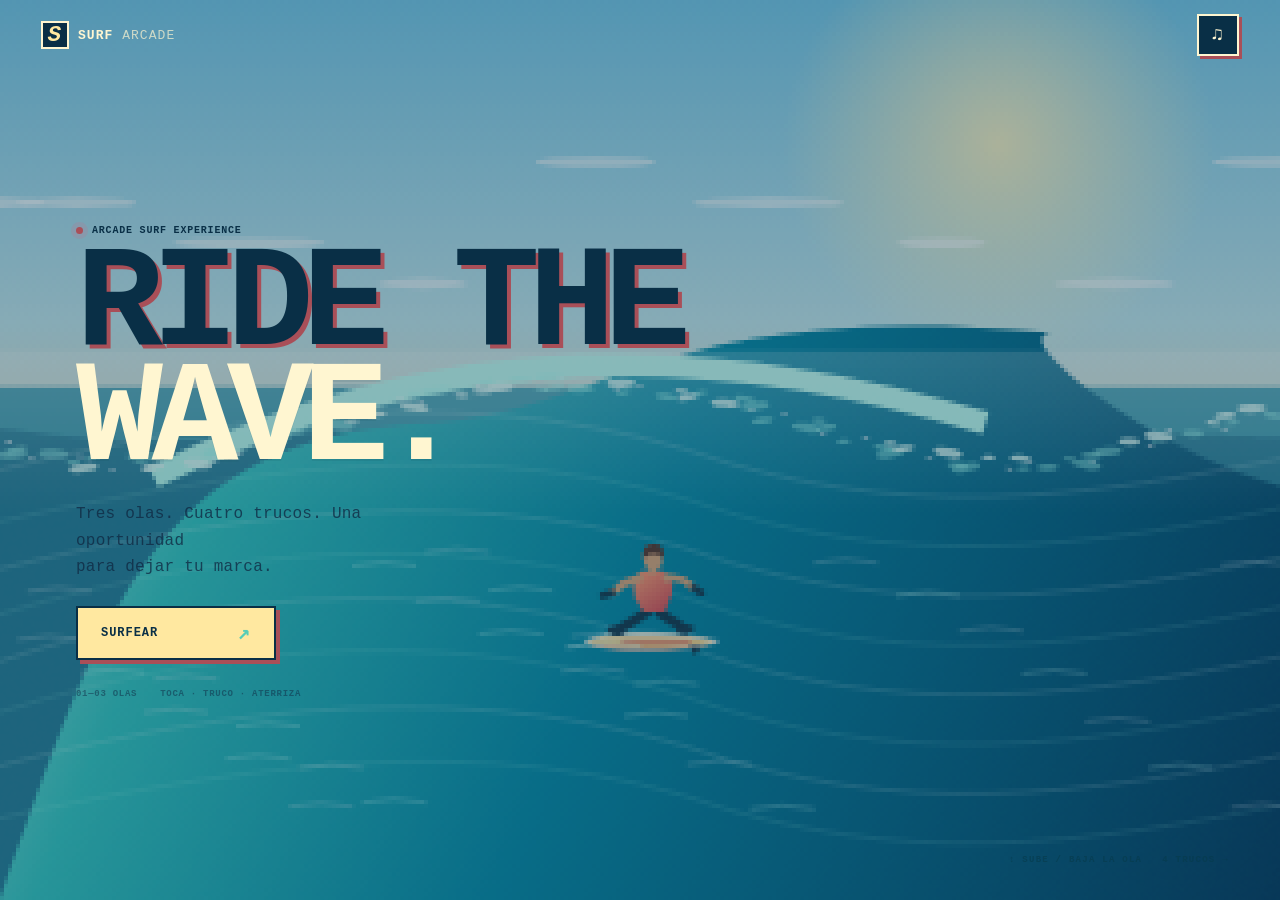
==== commit e7c7a389: "Bust browser cache for latest game build" ====
--- a/index.html
+++ b/index.html
@@ -6,7 +6,7 @@
   <meta name="theme-color" content="#073B4C">
   <meta name="description" content="SURF ARCADE: tres olas, ocho trucos y una puntuación que superar.">
   <title>SURF ARCADE</title>
-  <link rel="stylesheet" href="./styles.css">
+  <link rel="stylesheet" href="./styles.css?v=20261014-landscape">
 </head>
 <body>
   <main id="app">
@@ -56,6 +56,6 @@
     </section>
     <div id="wave-banner" class="wave-banner hidden"><span>OLA</span><strong id="banner-number">01</strong><i> / 03</i></div>
   </main>
-  <script src="./js/game.js" defer></script>
+  <script src="./js/game.js?v=20261014-landscape" defer></script>
 </body>
 </html>
--- a/styles.css
+++ b/styles.css
@@ -1,3 +1,29 @@
 :root{--deep:#073B4C;--water:#118AB2;--aqua:#06D6A0;--foam:#F7FFF7;--ice:#BDE0FE;--sky:#CAF0F8;--distance:#90B4C8;--ink:#102A43;--white:#fff;--muted:#D9E2EC;--sun:#FFD166;--coral:#EF476F;--success:#2EC4B6;--warn:#F4A261;--danger:#D62828;--safe-top:env(safe-area-inset-top,0px);--safe-bottom:env(safe-area-inset-bottom,0px)}
-*{box-sizing:border-box}html,body{margin:0;width:100%;height:100%;overflow:hidden;background:var(--deep);font-family:'DM Sans',system-ui,sans-serif;color:var(--white);overscroll-behavior:none}button{font:inherit;color:inherit;border:0;cursor:pointer;-webkit-tap-highlight-color:transparent;touch-action:manipulation}button:focus-visible{outline:3px solid var(--sun);outline-offset:3px}#app{position:relative;width:100%;height:100%;height:100dvh;overflow:hidden;isolation:isolate;background:linear-gradient(180deg,var(--sky),#89d4e8 40%,var(--water) 41%,var(--deep));user-select:none;-webkit-user-select:none}#surf-canvas{position:absolute;inset:0;width:100%;height:100%;display:block}.grain{pointer-events:none;position:absolute;inset:0;opacity:.08;background-image:url("data:image/svg+xml,%3Csvg viewBox='0 0 180 180' xmlns='http://www.w3.org/2000/svg'%3E%3Cfilter id='n'%3E%3CfeTurbulence type='fractalNoise' baseFrequency='.8' numOctaves='3' stitchTiles='stitch'/%3E%3C/filter%3E%3Crect width='100%25' height='100%25' filter='url(%23n)' opacity='.3'/%3E%3C/svg%3E");z-index:2}.topbar{position:absolute;z-index:5;top:calc(14px + var(--safe-top));left:clamp(16px,3.2vw,42px);right:clamp(16px,3.2vw,42px);display:flex;align-items:center;justify-content:space-between;pointer-events:none}.brand,.top-actions{pointer-events:auto}.brand{display:flex;gap:9px;align-items:center;font-weight:900;letter-spacing:.09em;font-size:13px}.brand-mark{display:grid;place-items:center;width:28px;height:28px;border-radius:9px;background:var(--deep);color:var(--aqua);font-family:'Barlow Condensed',sans-serif;font-size:22px;font-style:italic}.brand-light{font-weight:500;opacity:.7}.top-actions{display:flex;gap:8px}.icon-btn{width:42px;height:42px;border-radius:50%;background:#073b4cba;border:1px solid #ffffff30;font-size:19px;display:grid;place-items:center;backdrop-filter:blur(10px)}.icon-btn:active{transform:scale(.94)}.hidden{display:none!important}.screen{position:absolute;z-index:4;inset:0;display:flex;flex-direction:column;align-items:flex-start;justify-content:center;padding:clamp(24px,6vw,76px);padding-top:calc(58px + var(--safe-top));padding-bottom:calc(34px + var(--safe-bottom));pointer-events:auto}.start-screen{justify-content:center}.eyebrow{font-size:10px;letter-spacing:.2em;font-weight:800;color:var(--deep);display:flex;align-items:center;gap:9px;margin-bottom:13px}.pulse-dot{width:7px;height:7px;border-radius:50%;background:var(--coral);box-shadow:0 0 0 5px #ef476f20}h1,h2{font-family:'Barlow Condensed',Impact,sans-serif;font-weight:900;line-height:.79;letter-spacing:-.025em;margin:0;text-transform:uppercase;color:var(--deep)}h1{font-size:clamp(66px,12vw,145px);max-width:720px}h1 em,h2 em{font-style:normal;color:var(--white);text-shadow:0 2px 0 #073b4c18}.hero-copy{font-size:clamp(12px,1.5vw,16px);line-height:1.65;color:#102a43c9;margin:23px 0 25px;max-width:360px}.primary-btn{min-height:54px;padding:0 23px;min-width:200px;border-radius:6px;background:var(--deep);color:var(--white);font-weight:800;font-size:12px;letter-spacing:.13em;display:flex;align-items:center;justify-content:space-between;gap:24px;box-shadow:0 7px 0 #073b4c20;transition:transform .15s,background .15s}.primary-btn span{font-size:21px;color:var(--aqua)}.primary-btn:active{transform:translateY(2px);box-shadow:0 4px 0 #073b4c20}.start-meta{display:flex;gap:23px;margin-top:29px;font-size:9px;letter-spacing:.15em;color:#102a4380;font-weight:800}.mini-controls{position:absolute;right:clamp(22px,4vw,55px);bottom:calc(35px + var(--safe-bottom));display:flex;gap:20px;font-size:9px;font-weight:800;letter-spacing:.14em;color:#073b4c9c}.tutorial-screen,.compact-screen,.result-screen,.final-screen{background:linear-gradient(90deg,#caf0f8f2 0%,#caf0f8ed 52%,#caf0f840 100%);color:var(--deep)}.tutorial-screen h2,.compact-screen h2,.result-screen h2,.final-screen h2{font-size:clamp(44px,7vw,82px);margin-bottom:22px}.instruction-grid{display:grid;grid-template-columns:repeat(2,minmax(0,230px));gap:12px;margin-bottom:20px;max-width:500px}.instruction-grid>div{background:#ffffff9c;border:1px solid #ffffffb8;border-radius:8px;padding:15px}.instruction-icon{font-size:22px;color:var(--water);display:block;margin-bottom:8px}.instruction-grid b{font-size:10px;letter-spacing:.08em}.instruction-grid p{font-size:11px;line-height:1.55;color:#102a43c9;margin:7px 0 0}.text-btn,.secondary-btn{background:transparent;color:var(--deep);font-size:10px;font-weight:800;letter-spacing:.12em;padding:15px 0;margin-top:7px}.secondary-btn{border:1px solid #073b4c55;border-radius:6px;padding:15px 22px;margin-top:13px}.compact-screen{align-items:center;text-align:center;background:#caf0f8e8;backdrop-filter:blur(8px)}.compact-screen .eyebrow{justify-content:center}.compact-screen .primary-btn{justify-content:center}.hud{position:absolute;z-index:5;top:calc(72px + var(--safe-top));left:clamp(16px,3.2vw,42px);right:clamp(16px,3.2vw,42px);display:grid;grid-template-columns:1fr minmax(130px,1.2fr) 1fr;align-items:start;gap:12px;pointer-events:none}.hud small{font-size:8px;letter-spacing:.14em;font-weight:800;color:#073b4c9c;display:block}.hud-score strong{font-family:'Barlow Condensed',sans-serif;font-size:clamp(26px,4vw,44px);line-height:1.1;display:block;color:var(--deep)}.hud-score>span{font-size:9px;letter-spacing:.09em;font-weight:800;color:#073b4c9c}.hud-center{text-align:center;padding-top:2px}.wave-pill{font-size:9px;letter-spacing:.12em;font-weight:900;background:var(--deep);color:var(--white);padding:7px 11px;border-radius:4px;display:inline-block}.wave-track{height:4px;background:#073b4c25;margin:9px auto 5px;border-radius:9px;overflow:hidden;max-width:230px}.wave-track span{display:block;height:100%;width:100%;background:var(--aqua);transform-origin:left;transition:transform .15s linear}.hud-center #timer-label{font-size:10px;color:var(--deep);font-weight:800}.hud-combo{text-align:right}.hud-combo strong{font-family:'Barlow Condensed',sans-serif;font-size:clamp(24px,3vw,35px);color:var(--coral);line-height:1.05;display:block}.balance-track{height:5px;width:min(120px,100%);background:#073b4c25;border-radius:10px;margin:7px 0 4px auto;overflow:hidden}.balance-track span{display:block;width:78%;height:100%;background:var(--success);border-radius:10px;transition:width .1s}.trick-toast{position:absolute;z-index:6;top:31%;left:50%;transform:translate(-50%,-50%);display:flex;align-items:center;gap:12px;background:#073b4ce8;padding:12px 18px;border-radius:7px;border:1px solid #ffffff40;box-shadow:0 10px 40px #073b4c25;animation:toast-in .25s ease-out}.trick-toast span{font-family:'Barlow Condensed',sans-serif;font-size:22px;font-weight:900;letter-spacing:.04em}.trick-toast strong{color:var(--sun);font-size:14px}.callout{position:absolute;z-index:6;top:43%;left:50%;transform:translate(-50%,-50%);font-family:'Barlow Condensed',sans-serif;font-size:clamp(28px,5vw,58px);font-weight:900;font-style:italic;letter-spacing:.03em;color:var(--white);text-shadow:0 4px 20px #073b4c55;white-space:nowrap}.game-footer{position:absolute;z-index:5;left:clamp(16px,3.2vw,42px);right:clamp(16px,3.2vw,42px);bottom:calc(12px + var(--safe-bottom));display:flex;justify-content:space-between;color:#073b4ca8;font-size:8px;letter-spacing:.16em;font-weight:900;pointer-events:none}.game-footer b{color:var(--coral);font-size:11px;margin-left:4px}.controls{position:absolute;z-index:5;inset:auto 0 0;bottom:var(--safe-bottom);height:34%;min-height:124px;max-height:205px;display:flex;align-items:flex-end;justify-content:space-between;padding:0 clamp(16px,3.2vw,42px) 15px;pointer-events:none}.steer-area{position:relative;pointer-events:auto;width:clamp(120px,21vw,240px);height:100%;max-height:155px;display:flex;align-items:center;justify-content:center;touch-action:none}.steer-ring{width:clamp(72px,10vw,110px);height:clamp(72px,10vw,110px);border:1px solid #073b4c70;background:#caf0f85c;border-radius:50%;display:flex;align-items:center;justify-content:center;flex-direction:column;color:var(--deep);transition:background .1s}.steer-ring span{font-size:28px;line-height:1}.steer-ring small{font-size:8px;font-weight:900;letter-spacing:.12em;margin-top:5px}.steer-area.active .steer-ring{background:#06d6a080;border-color:var(--aqua)}.steer-hint{position:absolute;bottom:0;white-space:nowrap;font-size:8px;font-weight:800;letter-spacing:.05em;color:#073b4ca0}.trick-controls{pointer-events:auto;display:grid;grid-template-columns:repeat(4,minmax(48px,1fr));grid-template-rows:repeat(2,minmax(52px,1fr));gap:5px;align-items:end;touch-action:manipulation}.trick-btn{width:clamp(52px,6.2vw,68px);height:clamp(52px,7.6vh,64px);border:1px solid #ffffff8a;border-radius:8px;background:#073b4cc9;backdrop-filter:blur(8px);display:flex;flex-direction:column;align-items:center;justify-content:center;gap:2px;box-shadow:0 5px 15px #073b4c20;transition:transform .12s,background .12s;touch-action:manipulation}.trick-btn:active,.trick-btn.pressed{transform:translateY(-4px);background:var(--aqua);color:var(--deep)}.trick-symbol{font-size:18px;color:var(--aqua);font-weight:800;line-height:1.15}.trick-btn:active .trick-symbol,.trick-btn.pressed .trick-symbol{color:var(--deep)}.trick-name{font-size:8px;font-weight:900;letter-spacing:.08em}.trick-btn small{font-size:8px;opacity:.65}.air-btn{border-color:#ffd16699}.air-btn .trick-symbol{color:var(--sun)}.style-btn{background:#ef476fe6}.style-btn .trick-symbol{color:var(--white)}.wave-banner{position:absolute;z-index:6;top:40%;left:50%;transform:translate(-50%,-50%);display:flex;align-items:baseline;gap:9px;color:var(--deep);text-shadow:0 2px #ffffff50;animation:banner-in .45s cubic-bezier(.2,.8,.2,1)}.wave-banner span,.wave-banner i{font-size:10px;letter-spacing:.18em;font-weight:900;font-style:normal}.wave-banner strong{font-family:'Barlow Condensed',sans-serif;font-size:clamp(70px,14vw,150px);line-height:.8;font-weight:900}.orientation-screen{position:absolute;z-index:20;inset:0;background:var(--deep);display:flex;flex-direction:column;align-items:center;justify-content:center;text-align:center}.orientation-screen b{letter-spacing:.15em;font-size:12px;margin-top:20px}.orientation-screen p{font-size:12px;color:var(--muted)}.rotate-icon{position:relative;font-size:55px;color:var(--aqua);transform:rotate(90deg)}.rotate-icon span{position:absolute;right:-22px;top:-10px;font-size:24px}.result-screen,.final-screen{align-items:flex-start;overflow:auto}.result-number{font-family:'Barlow Condensed',sans-serif;font-size:clamp(42px,7vw,76px);font-weight:900;line-height:.9;color:var(--deep);letter-spacing:-.03em}.result-caption{font-size:9px;font-weight:900;letter-spacing:.17em;color:#102a4399;margin-top:5px}.result-stats,.final-stats{display:flex;gap:clamp(18px,4vw,48px);margin:22px 0}.result-stats>div,.final-stats>div{display:flex;flex-direction:column;gap:5px}.result-stats small,.final-stats small{font-size:8px;font-weight:900;letter-spacing:.13em;color:#102a438a}.result-stats b,.final-stats b{font-family:'Barlow Condensed',sans-serif;font-size:23px;color:var(--deep)}.result-screen .primary-btn,.final-screen .primary-btn{margin-top:4px}.rank-pill{border:1px solid #073b4c55;border-radius:4px;padding:7px 11px;margin-top:13px;font-size:9px;font-weight:900;letter-spacing:.12em;color:var(--deep)}.wave-breakdown{display:flex;gap:7px;margin:0 0 12px}.wave-breakdown span{background:#ffffff90;border:1px solid #073b4c1a;padding:8px 12px;border-radius:5px;font-size:10px;font-weight:900;color:var(--deep)}.final-screen .text-btn{margin-top:4px}@keyframes toast-in{from{opacity:0;transform:translate(-50%,-40%) scale(.94)}to{opacity:1;transform:translate(-50%,-50%) scale(1)}}@keyframes banner-in{from{opacity:0;transform:translate(-50%,-40%) scale(.9)}to{opacity:1;transform:translate(-50%,-50%) scale(1)}}@media(orientation:portrait){.start-screen{padding:32px}.start-screen h1{font-size:clamp(64px,18vw,110px)}.mini-controls{display:none}.hud,.controls,.game-footer{opacity:.25}}@media(max-height:430px) and (orientation:landscape){.topbar{top:calc(7px + var(--safe-top))}.brand-mark{width:22px;height:22px;font-size:18px}.icon-btn{width:34px;height:34px}.hud{top:calc(46px + var(--safe-top))}.hud-score strong{font-size:27px}.controls{height:37%;min-height:100px;max-height:135px;padding-bottom:8px}.steer-area{max-height:105px}.steer-ring{width:66px;height:66px}.trick-btn{height:52px;width:clamp(48px,6vw,60px)}.trick-symbol{font-size:17px}.trick-name{font-size:8px}.screen{padding-top:calc(36px + var(--safe-top));padding-bottom:calc(15px + var(--safe-bottom))}.tutorial-screen h2,.compact-screen h2,.result-screen h2,.final-screen h2{font-size:44px;margin-bottom:10px}.eyebrow{margin-bottom:8px}.hero-copy{margin:13px 0}.start-meta{margin-top:14px}.instruction-grid{margin-bottom:8px}.instruction-grid>div{padding:9px}.instruction-grid p{font-size:9px}.result-stats,.final-stats{margin:12px 0;gap:24px}.result-number{font-size:48px}.wave-breakdown{margin-bottom:5px}.primary-btn{min-height:42px}.text-btn{padding:8px 0}}
+*{box-sizing:border-box}html,body{margin:0;width:100%;height:100%;overflow:hidden;background:var(--deep);font-family:'DM Sans',system-ui,sans-serif;color:var(--white);overscroll-behavior:none}button{font:inherit;color:inherit;border:0;cursor:pointer;-webkit-tap-highlight-color:transparent;touch-action:manipulation}button:focus-visible{outline:3px solid var(--sun);outline-offset:3px}#app{position:relative;width:100%;height:100%;height:100dvh;overflow:hidden;isolation:isolate;background:linear-gradient(180deg,var(--sky),#89d4e8 40%,var(--water) 41%,var(--deep));user-select:none;-webkit-user-select:none}#surf-canvas{position:absolute;inset:0;width:100%;height:100%;display:block}.grain{pointer-events:none;position:absolute;inset:0;opacity:.08;background-image:url("data:image/svg+xml,%3Csvg viewBox='0 0 180 180' xmlns='http://www.w3.org/2000/svg'%3E%3Cfilter id='n'%3E%3CfeTurbulence type='fractalNoise' baseFrequency='.8' numOctaves='3' stitchTiles='stitch'/%3E%3C/filter%3E%3Crect width='100%25' height='100%25' filter='url(%23n)' opacity='.3'/%3E%3C/svg%3E");z-index:2}.topbar{position:absolute;z-index:5;top:calc(14px + var(--safe-top));left:clamp(16px,3.2vw,42px);right:clamp(16px,3.2vw,42px);display:flex;align-items:center;justify-content:space-between;pointer-events:none}.brand,.top-actions{pointer-events:auto}.brand{display:flex;gap:9px;align-items:center;font-weight:900;letter-spacing:.09em;font-size:13px}.brand-mark{display:grid;place-items:center;width:28px;height:28px;border-radius:9px;background:var(--deep);color:var(--aqua);font-family:'Barlow Condensed',sans-serif;font-size:22px;font-style:italic}.brand-light{font-weight:500;opacity:.7}.top-actions{display:flex;gap:8px}.icon-btn{width:42px;height:42px;border-radius:50%;background:#073b4cba;border:1px solid #ffffff30;font-size:19px;display:grid;place-items:center;backdrop-filter:blur(10px)}.icon-btn:active{transform:scale(.94)}.hidden{display:none!important}.screen{position:absolute;z-index:4;inset:0;display:flex;flex-direction:column;align-items:flex-start;justify-content:center;padding:clamp(24px,6vw,76px);padding-top:calc(58px + var(--safe-top));padding-bottom:calc(34px + var(--safe-bottom));pointer-events:auto}.start-screen{justify-content:center}.eyebrow{font-size:10px;letter-spacing:.2em;font-weight:800;color:var(--deep);display:flex;align-items:center;gap:9px;margin-bottom:13px}.pulse-dot{width:7px;height:7px;border-radius:50%;background:var(--coral);box-shadow:0 0 0 5px #ef476f20}h1,h2{font-family:'Barlow Condensed',Impact,sans-serif;font-weight:900;line-height:.79;letter-spacing:-.025em;margin:0;text-transform:uppercase;color:var(--deep)}h1{font-size:clamp(66px,12vw,145px);max-width:720px}h1 em,h2 em{font-style:normal;color:var(--white);text-shadow:0 2px 0 #073b4c18}.hero-copy{font-size:clamp(12px,1.5vw,16px);line-height:1.65;color:#102a43c9;margin:23px 0 25px;max-width:360px}.primary-btn{min-height:54px;padding:0 23px;min-width:200px;border-radius:6px;background:var(--deep);color:var(--white);font-weight:800;font-size:12px;letter-spacing:.13em;display:flex;align-items:center;justify-content:space-between;gap:24px;box-shadow:0 7px 0 #073b4c20;transition:transform .15s,background .15s}.primary-btn span{font-size:21px;color:var(--aqua)}.primary-btn:active{transform:translateY(2px);box-shadow:0 4px 0 #073b4c20}.start-meta{display:flex;gap:23px;margin-top:29px;font-size:9px;letter-spacing:.15em;color:#102a4380;font-weight:800}.mini-controls{position:absolute;right:clamp(22px,4vw,55px);bottom:calc(35px + var(--safe-bottom));display:flex;gap:20px;font-size:9px;font-weight:800;letter-spacing:.14em;color:#073b4c9c}.tutorial-screen,.compact-screen,.result-screen,.final-screen{background:linear-gradient(90deg,#caf0f8f2 0%,#caf0f8ed 52%,#caf0f840 100%);color:var(--deep)}.tutorial-screen h2,.compact-screen h2,.result-screen h2,.final-screen h2{font-size:clamp(44px,7vw,82px);margin-bottom:22px}.instruction-grid{display:grid;grid-template-columns:repeat(2,minmax(0,230px));gap:12px;margin-bottom:20px;max-width:500px}.instruction-grid>div{background:#ffffff9c;border:1px solid #ffffffb8;border-radius:8px;padding:15px}.instruction-icon{font-size:22px;color:var(--water);display:block;margin-bottom:8px}.instruction-grid b{font-size:10px;letter-spacing:.08em}.instruction-grid p{font-size:11px;line-height:1.55;color:#102a43c9;margin:7px 0 0}.text-btn,.secondary-btn{background:transparent;color:var(--deep);font-size:10px;font-weight:800;letter-spacing:.12em;padding:15px 0;margin-top:7px}.secondary-btn{border:1px solid #073b4c55;border-radius:6px;padding:15px 22px;margin-top:13px}.compact-screen{align-items:center;text-align:center;background:#caf0f8e8;backdrop-filter:blur(8px)}.compact-screen .eyebrow{justify-content:center}.compact-screen .primary-btn{justify-content:center}.hud{position:absolute;z-index:5;top:calc(72px + var(--safe-top));left:clamp(16px,3.2vw,42px);right:clamp(16px,3.2vw,42px);display:grid;grid-template-columns:1fr minmax(130px,1.2fr) 1fr;align-items:start;gap:12px;pointer-events:none}.hud small{font-size:8px;letter-spacing:.14em;font-weight:800;color:#073b4c9c;display:block}.hud-score strong{font-family:'Barlow Condensed',sans-serif;font-size:clamp(26px,4vw,44px);line-height:1.1;display:block;color:var(--deep)}.hud-score>span{font-size:9px;letter-spacing:.09em;font-weight:800;color:#073b4c9c}.hud-center{text-align:center;padding-top:2px}.wave-pill{font-size:9px;letter-spacing:.12em;font-weight:900;background:var(--deep);color:var(--white);padding:7px 11px;border-radius:4px;display:inline-block}.wave-track{height:4px;background:#073b4c25;margin:9px auto 5px;border-radius:9px;overflow:hidden;max-width:230px}.wave-track span{display:block;height:100%;width:100%;background:var(--aqua);transform-origin:left;transition:transform .15s linear}.hud-center #timer-label{font-size:10px;color:var(--deep);font-weight:800}.hud-combo{text-align:right}.hud-combo strong{font-family:'Barlow Condensed',sans-serif;font-size:clamp(24px,3vw,35px);color:var(--coral);line-height:1.05;display:block}.balance-track{height:5px;width:min(120px,100%);background:#073b4c25;border-radius:10px;margin:7px 0 4px auto;overflow:hidden}.balance-track span{display:block;width:78%;height:100%;background:var(--success);border-radius:10px;transition:width .1s}.trick-toast{position:absolute;z-index:6;top:31%;left:50%;transform:translate(-50%,-50%);display:flex;align-items:center;gap:12px;background:#073b4ce8;padding:12px 18px;border-radius:7px;border:1px solid #ffffff40;box-shadow:0 10px 40px #073b4c25;animation:toast-in .25s ease-out}.trick-toast span{font-family:'Barlow Condensed',sans-serif;font-size:22px;font-weight:900;letter-spacing:.04em}.trick-toast strong{color:var(--sun);font-size:14px}.callout{position:absolute;z-index:6;top:43%;left:50%;transform:translate(-50%,-50%);font-family:'Barlow Condensed',sans-serif;font-size:clamp(28px,5vw,58px);font-weight:900;font-style:italic;letter-spacing:.03em;color:var(--white);text-shadow:0 4px 20px #073b4c55;white-space:nowrap}.game-footer{position:absolute;z-index:5;left:clamp(16px,3.2vw,42px);right:clamp(16px,3.2vw,42px);bottom:calc(12px + var(--safe-bottom));display:flex;justify-content:space-between;color:#073b4ca8;font-size:8px;letter-spacing:.16em;font-weight:900;pointer-events:none}.game-footer b{color:var(--coral);font-size:11px;margin-left:4px}.controls{position:absolute;z-index:5;inset:auto 0 0;bottom:var(--safe-bottom);height:34%;min-height:124px;max-height:205px;display:flex;align-items:flex-end;justify-content:space-between;padding:0 clamp(16px,3.2vw,42px) 15px;pointer-events:none}.steer-area{position:relative;pointer-events:auto;width:clamp(120px,21vw,240px);height:100%;max-height:155px;display:flex;align-items:center;justify-content:center;touch-action:none}.steer-ring{width:clamp(72px,10vw,110px);height:clamp(72px,10vw,110px);border:1px solid #073b4c70;background:#caf0f85c;border-radius:50%;display:flex;align-items:center;justify-content:center;flex-direction:column;color:var(--deep);transition:background .1s}.steer-ring span{font-size:28px;line-height:1}.steer-ring small{font-size:8px;font-weight:900;letter-spacing:.12em;margin-top:5px}.steer-area.active .steer-ring{background:#06d6a080;border-color:var(--aqua)}.steer-hint{position:absolute;bottom:0;white-space:nowrap;font-size:8px;font-weight:800;letter-spacing:.05em;color:#073b4ca0}.trick-controls{pointer-events:auto;display:grid;grid-template-columns:repeat(4,minmax(58px,1fr));grid-template-rows:minmax(58px,1fr);gap:8px;align-items:end;touch-action:manipulation}.trick-btn{width:clamp(62px,8vw,82px);height:clamp(58px,9vh,76px);border:1px solid #ffffff8a;border-radius:8px;background:#073b4cc9;backdrop-filter:blur(8px);display:flex;flex-direction:column;align-items:center;justify-content:center;gap:2px;box-shadow:0 5px 15px #073b4c20;transition:transform .12s,background .12s;touch-action:manipulation}.trick-btn:active,.trick-btn.pressed{transform:translateY(-4px);background:var(--aqua);color:var(--deep)}.trick-symbol{font-size:18px;color:var(--aqua);font-weight:800;line-height:1.15}.trick-btn:active .trick-symbol,.trick-btn.pressed .trick-symbol{color:var(--deep)}.trick-name{font-size:8px;font-weight:900;letter-spacing:.08em}.trick-btn small{font-size:8px;opacity:.65}.air-btn{border-color:#ffd16699}.air-btn .trick-symbol{color:var(--sun)}.style-btn{background:#ef476fe6}.style-btn .trick-symbol{color:var(--white)}.wave-banner{position:absolute;z-index:6;top:40%;left:50%;transform:translate(-50%,-50%);display:flex;align-items:baseline;gap:9px;color:var(--deep);text-shadow:0 2px #ffffff50;animation:banner-in .45s cubic-bezier(.2,.8,.2,1)}.wave-banner span,.wave-banner i{font-size:10px;letter-spacing:.18em;font-weight:900;font-style:normal}.wave-banner strong{font-family:'Barlow Condensed',sans-serif;font-size:clamp(70px,14vw,150px);line-height:.8;font-weight:900}.orientation-screen{position:absolute;z-index:20;inset:0;background:var(--deep);display:flex;flex-direction:column;align-items:center;justify-content:center;text-align:center}.orientation-screen b{letter-spacing:.15em;font-size:12px;margin-top:20px}.orientation-screen p{font-size:12px;color:var(--muted)}.rotate-icon{position:relative;font-size:55px;color:var(--aqua);transform:rotate(90deg)}.rotate-icon span{position:absolute;right:-22px;top:-10px;font-size:24px}.result-screen,.final-screen{align-items:flex-start;overflow:auto}.result-number{font-family:'Barlow Condensed',sans-serif;font-size:clamp(42px,7vw,76px);font-weight:900;line-height:.9;color:var(--deep);letter-spacing:-.03em}.result-caption{font-size:9px;font-weight:900;letter-spacing:.17em;color:#102a4399;margin-top:5px}.result-stats,.final-stats{display:flex;gap:clamp(18px,4vw,48px);margin:22px 0}.result-stats>div,.final-stats>div{display:flex;flex-direction:column;gap:5px}.result-stats small,.final-stats small{font-size:8px;font-weight:900;letter-spacing:.13em;color:#102a438a}.result-stats b,.final-stats b{font-family:'Barlow Condensed',sans-serif;font-size:23px;color:var(--deep)}.result-screen .primary-btn,.final-screen .primary-btn{margin-top:4px}.rank-pill{border:1px solid #073b4c55;border-radius:4px;padding:7px 11px;margin-top:13px;font-size:9px;font-weight:900;letter-spacing:.12em;color:var(--deep)}.wave-breakdown{display:flex;gap:7px;margin:0 0 12px}.wave-breakdown span{background:#ffffff90;border:1px solid #073b4c1a;padding:8px 12px;border-radius:5px;font-size:10px;font-weight:900;color:var(--deep)}.final-screen .text-btn{margin-top:4px}@keyframes toast-in{from{opacity:0;transform:translate(-50%,-40%) scale(.94)}to{opacity:1;transform:translate(-50%,-50%) scale(1)}}@keyframes banner-in{from{opacity:0;transform:translate(-50%,-40%) scale(.9)}to{opacity:1;transform:translate(-50%,-50%) scale(1)}}@media(orientation:portrait){.start-screen{padding:32px}.start-screen h1{font-size:clamp(64px,18vw,110px)}.mini-controls{display:none}.hud,.controls,.game-footer{opacity:.25}}@media(max-height:430px) and (orientation:landscape){.topbar{top:calc(7px + var(--safe-top))}.brand-mark{width:22px;height:22px;font-size:18px}.icon-btn{width:34px;height:34px}.hud{top:calc(46px + var(--safe-top))}.hud-score strong{font-size:27px}.controls{height:37%;min-height:100px;max-height:135px;padding-bottom:8px}.steer-area{max-height:105px}.steer-ring{width:66px;height:66px}.trick-btn{height:58px;width:clamp(54px,8vw,72px)}.trick-symbol{font-size:17px}.trick-name{font-size:8px}.screen{padding-top:calc(36px + var(--safe-top));padding-bottom:calc(15px + var(--safe-bottom))}.tutorial-screen h2,.compact-screen h2,.result-screen h2,.final-screen h2{font-size:44px;margin-bottom:10px}.eyebrow{margin-bottom:8px}.hero-copy{margin:13px 0}.start-meta{margin-top:14px}.instruction-grid{margin-bottom:8px}.instruction-grid>div{padding:9px}.instruction-grid p{font-size:9px}.result-stats,.final-stats{margin:12px 0;gap:24px}.result-number{font-size:48px}.wave-breakdown{margin-bottom:5px}.primary-btn{min-height:42px}.text-btn{padding:8px 0}}
 @media(prefers-reduced-motion:reduce){*,*::before,*::after{animation-duration:.01ms!important;transition-duration:.01ms!important;scroll-behavior:auto!important}}
+
+/* RETRO SURF: California Games-inspired 8-bit palette and arcade UI */
+:root{--deep:#092f46;--water:#168b9a;--aqua:#57cdb7;--foam:#f5f3c3;--ice:#d8f2bc;--sky:#f7b65a;--distance:#db795d;--ink:#092f46;--white:#fff6d1;--muted:#d8f2bc;--sun:#ffe8a0;--coral:#a94f58;--success:#57cdb7;--warn:#f7b65a;--danger:#a94f58}
+html,body,#app{font-family:'Courier New',monospace;background:#092f46;letter-spacing:.015em}
+#surf-canvas{image-rendering:pixelated}
+.grain{opacity:.025}
+.brand,.eyebrow,.hud,.game-footer,.trick-name,.start-meta,.primary-btn,.text-btn,.instruction-grid,.result-stats,.final-stats,.rank-pill,.wave-breakdown,.icon-btn,.steer-label{font-family:'Courier New',monospace;text-transform:uppercase;letter-spacing:.08em}
+.brand-mark{border-radius:0;background:#092f46;color:#ffe8a0;font-family:'Courier New',monospace;border:2px solid #fff6d1}
+.icon-btn{border-radius:0;background:#092f46;border:2px solid #fff6d1;backdrop-filter:none;box-shadow:3px 3px 0 #a94f58}
+.screen{background:#092f4655}
+.start-screen h1,.tutorial-screen h2,.compact-screen h2,.result-screen h2,.final-screen h2{font-family:'Courier New',monospace;text-shadow:4px 4px 0 #a94f58;letter-spacing:-.08em}
+.eyebrow{color:#092f46}
+.primary-btn,.trick-btn{border-radius:0!important;border:2px solid #092f46!important;box-shadow:4px 4px 0 #a94f58!important}
+.primary-btn{background:#ffe8a0!important;color:#092f46!important;font-weight:900}
+.trick-btn{background:#f5f3c3!important;color:#092f46!important}
+.trick-btn:active,.trick-btn.pressed{transform:translate(2px,2px)!important;box-shadow:1px 1px 0 #a94f58!important}
+.trick-symbol{font-family:'Courier New',monospace;color:#a94f58}
+.steer-ring,.steer-knob{border-radius:0!important;border-color:#f5f3c3!important}
+.steer-ring{background:#092f4680}
+.steer-knob{background:#ffe8a0!important;box-shadow:3px 3px 0 #a94f58!important}
+.hud-score,.hud,.game-footer{color:#fff6d1;text-shadow:2px 2px 0 #092f46}
+.balance-track,.wave-progress-track{border-radius:0!important;background:#092f46!important;border:1px solid #fff6d1}
+.balance-fill{border-radius:0!important;background:#57cdb7!important}
+.trick-toast,.callout,.wave-banner{border-radius:0!important;border:2px solid #fff6d1!important;background:#092f46!important;box-shadow:4px 4px 0 #a94f58!important}
+.result-stats>div,.final-stats>div,.wave-breakdown span,.instruction-grid>div,.rank-pill{border-radius:0!important;border:2px solid #092f46!important;box-shadow:3px 3px 0 #a94f58!important}
+@media(prefers-reduced-motion:reduce){#surf-canvas{image-rendering:pixelated}}
